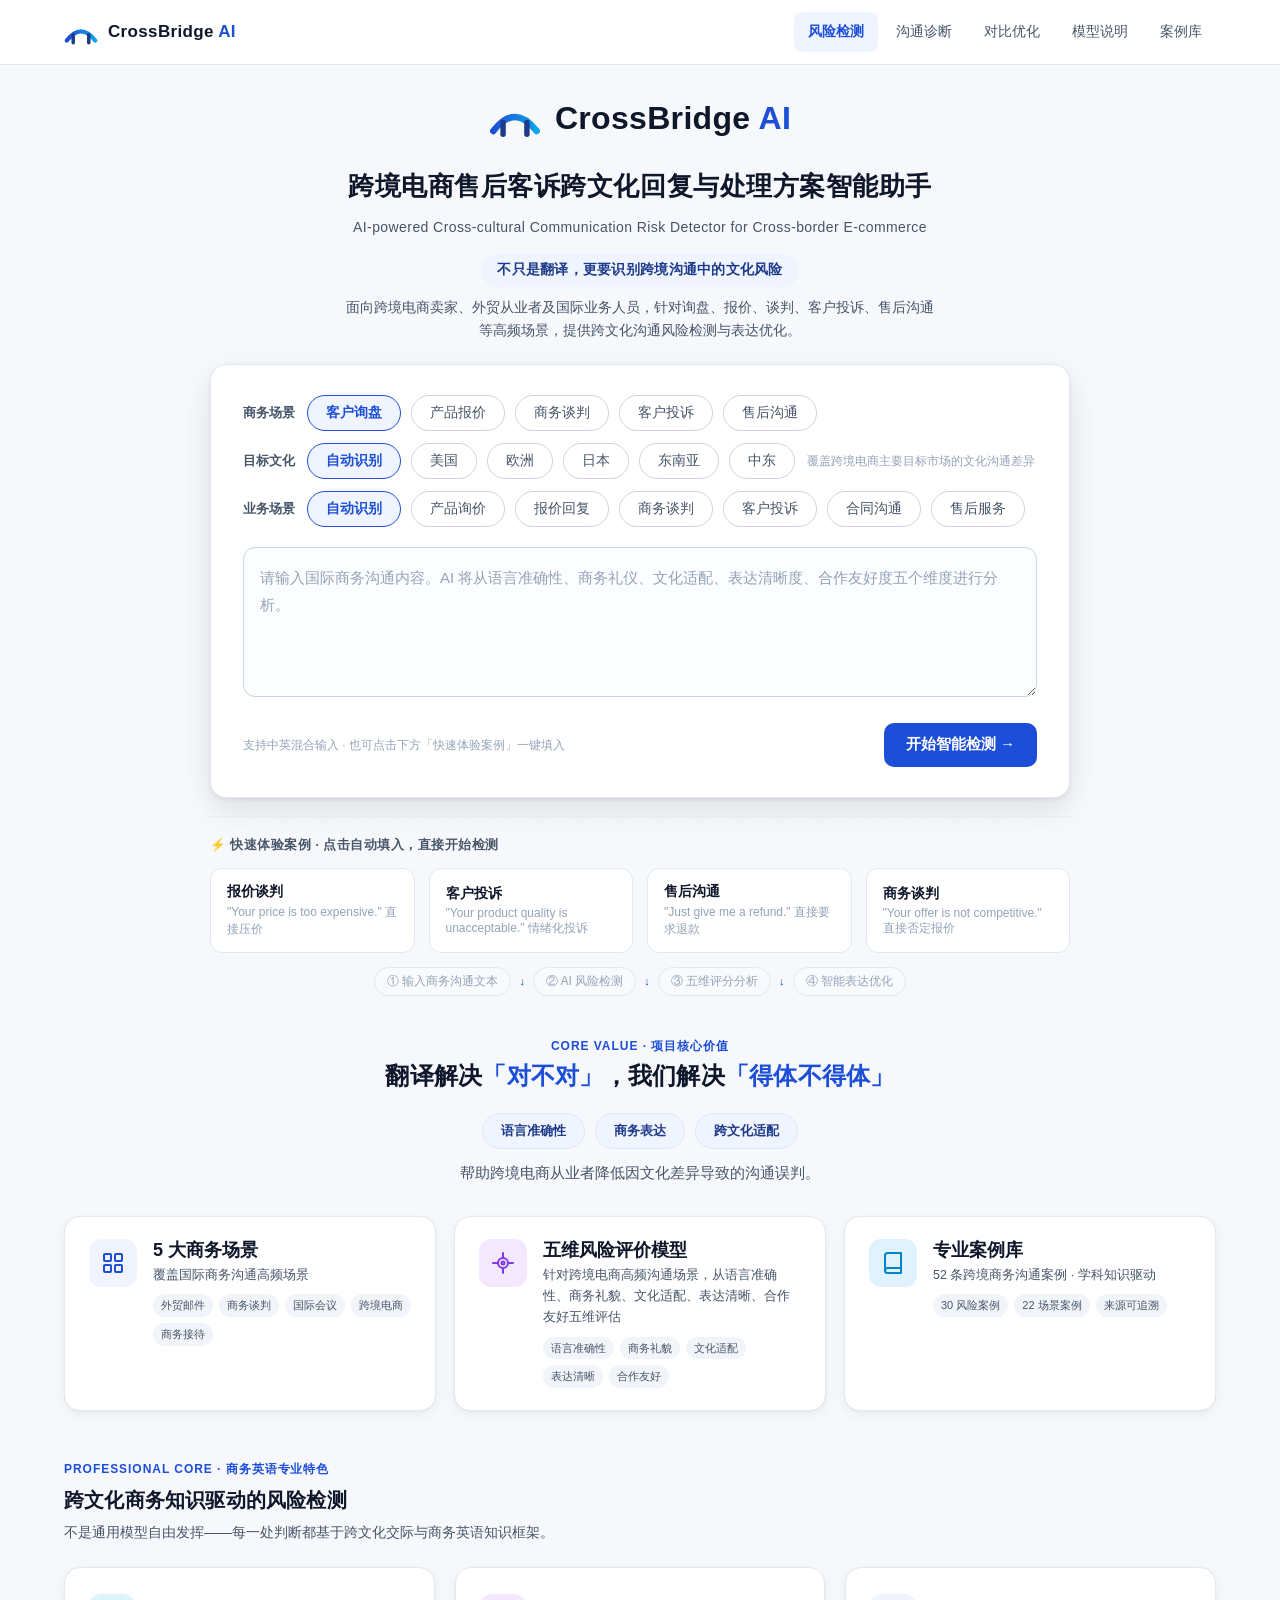
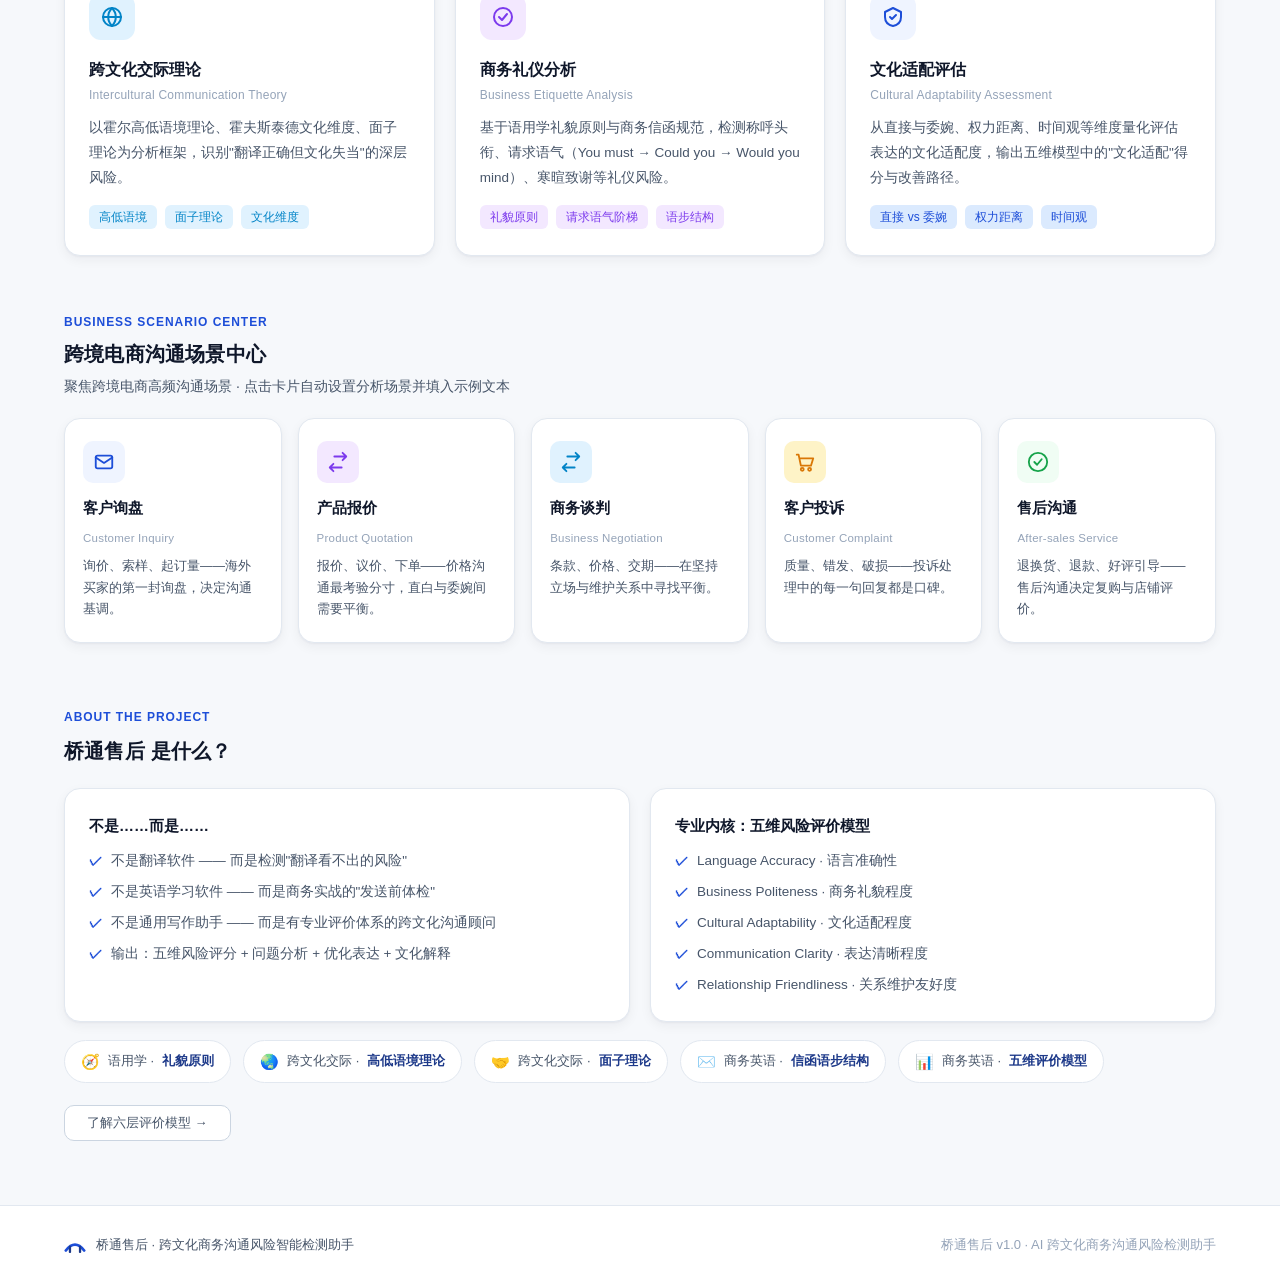
==== frontend/index.html @ 016e258e "Create independent BridgeAfterSales project" ====
<!DOCTYPE html>
<html lang="zh-CN">
<head>
<meta charset="utf-8">
<meta name="viewport" content="width=device-width, initial-scale=1">
<title>桥通售后 · 跨境电商售后客诉跨文化回复与处理方案智能助手</title>
<link rel="stylesheet" href="assets/css/style.css">
</head>
<body>

<!-- 顶部导航 -->
<nav class="nav">
  <div class="container nav-inner">
    <a class="brand" href="index.html">
      <svg width="34" height="26" viewBox="0 0 48 32" fill="none" aria-hidden="true">
        <defs>
          <linearGradient id="bridgeG" x1="0" y1="0" x2="1" y2="0">
            <stop offset="0" stop-color="#1D4ED8"/><stop offset="1" stop-color="#0EA5E9"/>
          </linearGradient>
        </defs>
        <path d="M4 28 Q24 2 44 28" stroke="url(#bridgeG)" stroke-width="6" stroke-linecap="round"/>
        <line x1="13" y1="20" x2="13" y2="31" stroke="#1E3A8A" stroke-width="5" stroke-linecap="round"/>
        <line x1="35" y1="20" x2="35" y2="31" stroke="#1E3A8A" stroke-width="5" stroke-linecap="round"/>
      </svg>
      <span class="brand-name">CrossBridge <span>AI</span></span>
    </a>
    <button class="nav-toggle" id="navToggle" aria-label="打开菜单"><span></span><span></span><span></span></button>
    <div class="nav-links">
      <a class="nav-link" href="index.html">风险检测</a>
      <a class="nav-link" href="diagnosis.html">沟通诊断</a>
      <a class="nav-link" href="comparison.html">对比优化</a>
      <a class="nav-link" href="model.html">模型说明</a>
      <a class="nav-link" href="cases.html">案例库</a>
    </div>
  </div>
</nav>

<main class="container">

  <!-- ============ 第一层 · 核心使用区 ============ -->
  <section class="hero">
    <div class="hero-logo">
      <svg width="52" height="40" viewBox="0 0 48 32" fill="none" aria-hidden="true">
        <defs>
          <linearGradient id="bridgeGHero" x1="0" y1="0" x2="1" y2="0">
            <stop offset="0" stop-color="#1D4ED8"/><stop offset="1" stop-color="#0EA5E9"/>
          </linearGradient>
        </defs>
        <path d="M4 28 Q24 2 44 28" stroke="url(#bridgeGHero)" stroke-width="6" stroke-linecap="round"/>
        <line x1="13" y1="20" x2="13" y2="31" stroke="#1E3A8A" stroke-width="5" stroke-linecap="round"/>
        <line x1="35" y1="20" x2="35" y2="31" stroke="#1E3A8A" stroke-width="5" stroke-linecap="round"/>
      </svg>
      <span class="hero-brand">CrossBridge <span>AI</span></span>
    </div>
    <h1 class="hero-title">跨境电商售后客诉跨文化回复与处理方案智能助手</h1>
    <p class="hero-en">AI-powered Cross-cultural Communication Risk Detector for Cross-border E-commerce</p>
    <p class="hero-tagline">不只是翻译，更要识别跨境沟通中的文化风险</p>
    <p class="hero-sub">面向跨境电商卖家、外贸从业者及国际业务人员，针对询盘、报价、谈判、客户投诉、售后沟通等高频场景，提供跨文化沟通风险检测与表达优化。</p>
  </section>

  <!-- 核心检测（首页视觉焦点） -->
  <section class="card analyze-card">
    <div class="scene-row">
      <span class="scene-label">商务场景</span>
      <div class="pills" id="scenePills">
        <button class="pill active" data-scene="ecommerce">客户询盘</button>
        <button class="pill" data-scene="email">产品报价</button>
        <button class="pill" data-scene="negotiation">商务谈判</button>
        <button class="pill" data-scene="customer">客户投诉</button>
        <button class="pill" data-scene="customer">售后沟通</button>
      </div>
    </div>
    <div class="scene-row" style="margin-top:12px">
      <span class="scene-label">目标文化</span>
      <div class="pills" id="culturePills">
        <button class="pill active" data-culture="auto">自动识别</button>
        <button class="pill" data-culture="us">美国</button>
        <button class="pill" data-culture="europe">欧洲</button>
        <button class="pill" data-culture="japan">日本</button>
        <button class="pill" data-culture="seasia">东南亚</button>
        <button class="pill" data-culture="mideast">中东</button>
      </div>
      <span class="tiny">覆盖跨境电商主要目标市场的文化沟通差异</span>
    </div>
    <div class="scene-row" style="margin-top:12px">
      <span class="scene-label">业务场景</span>
      <div class="pills" id="bizPills">
        <button class="pill active" data-biz="auto">自动识别</button>
        <button class="pill" data-biz="inquiry">产品询价</button>
        <button class="pill" data-biz="quotation">报价回复</button>
        <button class="pill" data-biz="negotiation">商务谈判</button>
        <button class="pill" data-biz="complaint">客户投诉</button>
        <button class="pill" data-biz="contract">合同沟通</button>
        <button class="pill" data-biz="aftersales">售后服务</button>
      </div>
    </div>
    <textarea class="analyze-textarea" id="analyzeInput" placeholder="请输入国际商务沟通内容。AI 将从语言准确性、商务礼仪、文化适配、表达清晰度、合作友好度五个维度进行分析。"></textarea>
    <div class="analyze-actions">
      <span class="demo-hint">支持中英混合输入 · 也可点击下方「快速体验案例」一键填入</span>
      <button class="btn btn-primary" id="analyzeBtn">开始智能检测 →</button>
    </div>
  </section>

  <!-- 快速体验案例 -->
  <section class="quick-exp" style="max-width:860px;margin:18px auto 0">
    <div class="quick-exp-label">⚡ 快速体验案例 · 点击自动填入，直接开始检测</div>
    <div class="quick-exp-grid" style="grid-template-columns:repeat(4,1fr)">
      <button class="quick-card" data-demo="price"><b>报价谈判</b><span>"Your price is too expensive." 直接压价</span></button>
      <button class="quick-card" data-demo="complaint"><b>客户投诉</b><span>"Your product quality is unacceptable." 情绪化投诉</span></button>
      <button class="quick-card" data-demo="refund"><b>售后沟通</b><span>"Just give me a refund." 直接要求退款</span></button>
      <button class="quick-card" data-demo="competitive"><b>商务谈判</b><span>"Your offer is not competitive." 直接否定报价</span></button>
    </div>
    <div class="flow-strip" style="margin-top:14px">
      <span class="f-step">① 输入商务沟通文本</span><span class="f-arr">↓</span>
      <span class="f-step">② AI 风险检测</span><span class="f-arr">↓</span>
      <span class="f-step">③ 五维评分分析</span><span class="f-arr">↓</span>
      <span class="f-step">④ 智能表达优化</span>
    </div>
  </section>

  <!-- ============ 第二层 · 产品专业能力 ============ -->
  <section class="positioning">
    <p class="eyebrow">Core Value · 项目核心价值</p>
    <div class="pos-statement">翻译解决<span class="hl">「对不对」</span>，我们解决<span class="hl">「得体不得体」</span></div>
    <div class="pos-points">
      <span class="pos-point">语言准确性</span>
      <span class="pos-point">商务表达</span>
      <span class="pos-point">跨文化适配</span>
    </div>
    <p class="pos-sub">帮助跨境电商从业者降低因文化差异导致的沟通误判。</p>

    <!-- 核心指标 -->
    <div class="core-stats">
      <div class="core-stat">
        <div class="cs-icon" style="background:#EFF4FF">
          <svg width="24" height="24" viewBox="0 0 24 24" fill="none" stroke="#1D4ED8" stroke-width="2" stroke-linecap="round" stroke-linejoin="round"><rect x="3" y="3" width="7" height="7" rx="1"/><rect x="14" y="3" width="7" height="7" rx="1"/><rect x="3" y="14" width="7" height="7" rx="1"/><rect x="14" y="14" width="7" height="7" rx="1"/></svg>
        </div>
        <div>
          <b class="tabular">5 大商务场景</b>
          <div class="cs-sub">覆盖国际商务沟通高频场景</div>
          <div class="cs-tags">
            <span class="cs-tag">外贸邮件</span><span class="cs-tag">商务谈判</span>
            <span class="cs-tag">国际会议</span><span class="cs-tag">跨境电商</span><span class="cs-tag">商务接待</span>
          </div>
        </div>
      </div>
      <div class="core-stat">
        <div class="cs-icon" style="background:#F3E8FF">
          <svg width="24" height="24" viewBox="0 0 24 24" fill="none" stroke="#7C3AED" stroke-width="2" stroke-linecap="round" stroke-linejoin="round"><path d="M12 2v4M12 18v4M2 12h4M18 12h4"/><circle cx="12" cy="12" r="5"/><circle cx="12" cy="12" r="1.5"/></svg>
        </div>
        <div>
          <b class="tabular">五维风险评价模型</b>
          <div class="cs-sub">针对跨境电商高频沟通场景，从语言准确性、商务礼貌、文化适配、表达清晰、合作友好五维评估</div>
          <div class="cs-tags">
            <span class="cs-tag">语言准确性</span><span class="cs-tag">商务礼貌</span>
            <span class="cs-tag">文化适配</span><span class="cs-tag">表达清晰</span><span class="cs-tag">合作友好</span>
          </div>
        </div>
      </div>
      <div class="core-stat">
        <div class="cs-icon" style="background:#E0F2FE">
          <svg width="24" height="24" viewBox="0 0 24 24" fill="none" stroke="#0284C7" stroke-width="2" stroke-linecap="round" stroke-linejoin="round"><path d="M4 19.5A2.5 2.5 0 016.5 17H20V2H6.5A2.5 2.5 0 004 4.5v15z"/><path d="M4 19.5A2.5 2.5 0 006.5 22H20v-5"/></svg>
        </div>
        <div>
          <b class="tabular">专业案例库</b>
          <div class="cs-sub">52 条跨境商务沟通案例 · 学科知识驱动</div>
          <div class="cs-tags">
            <span class="cs-tag">30 风险案例</span><span class="cs-tag">22 场景案例</span>
            <span class="cs-tag">来源可追溯</span>
          </div>
        </div>
      </div>
    </div>
  </section>

  <!-- 商务英语专业特色三卡 -->
  <section class="feature-section">
    <p class="eyebrow">Professional Core · 商务英语专业特色</p>
    <h2 class="section-title" style="margin-top:4px">跨文化商务知识驱动的风险检测</h2>
    <p class="section-sub">不是通用模型自由发挥——每一处判断都基于跨文化交际与商务英语知识框架。</p>
    <div class="feature-grid">
      <div class="card card-hover feature-card">
        <div class="value-icon" style="background:#E0F2FE">
          <svg width="24" height="24" viewBox="0 0 24 24" fill="none" stroke="#0284C7" stroke-width="2" stroke-linecap="round" stroke-linejoin="round"><circle cx="12" cy="12" r="9"/><path d="M3 12h18M12 3c2.5 2.6 3.8 5.7 3.8 9S14.5 18.4 12 21c-2.5-2.6-3.8-5.7-3.8-9S9.5 5.6 12 3z"/></svg>
        </div>
        <div class="fc-title">跨文化交际理论</div>
        <div class="fc-en">Intercultural Communication Theory</div>
        <p class="fc-desc">以霍尔高低语境理论、霍夫斯泰德文化维度、面子理论为分析框架，识别"翻译正确但文化失当"的深层风险。</p>
        <div class="fc-tags">
          <span class="tag tag-cyan">高低语境</span>
          <span class="tag tag-cyan">面子理论</span>
          <span class="tag tag-cyan">文化维度</span>
        </div>
      </div>
      <div class="card card-hover feature-card">
        <div class="value-icon" style="background:#F3E8FF">
          <svg width="24" height="24" viewBox="0 0 24 24" fill="none" stroke="#7C3AED" stroke-width="2" stroke-linecap="round" stroke-linejoin="round"><path d="M8 12l3 3 5-6"/><circle cx="12" cy="12" r="9"/></svg>
        </div>
        <div class="fc-title">商务礼仪分析</div>
        <div class="fc-en">Business Etiquette Analysis</div>
        <p class="fc-desc">基于语用学礼貌原则与商务信函规范，检测称呼头衔、请求语气（You must → Could you → Would you mind）、寒暄致谢等礼仪风险。</p>
        <div class="fc-tags">
          <span class="tag tag-purple">礼貌原则</span>
          <span class="tag tag-purple">请求语气阶梯</span>
          <span class="tag tag-purple">语步结构</span>
        </div>
      </div>
      <div class="card card-hover feature-card">
        <div class="value-icon" style="background:#EFF4FF">
          <svg width="24" height="24" viewBox="0 0 24 24" fill="none" stroke="#1D4ED8" stroke-width="2" stroke-linecap="round" stroke-linejoin="round"><path d="M12 3l8 4v5c0 5-3.5 8-8 9-4.5-1-8-4-8-9V7l8-4z"/><path d="M9 12l2 2 4-4"/></svg>
        </div>
        <div class="fc-title">文化适配评估</div>
        <div class="fc-en">Cultural Adaptability Assessment</div>
        <p class="fc-desc">从直接与委婉、权力距离、时间观等维度量化评估表达的文化适配度，输出五维模型中的"文化适配"得分与改善路径。</p>
        <div class="fc-tags">
          <span class="tag tag-blue">直接 vs 委婉</span>
          <span class="tag tag-blue">权力距离</span>
          <span class="tag tag-blue">时间观</span>
        </div>
      </div>
    </div>
  </section>

  <!-- ============ 第三层 · 项目介绍/价值说明 ============ -->
  <section class="scene-center">
    <p class="eyebrow">Business Scenario Center</p>
    <h2 class="section-title" style="margin-top:4px">跨境电商沟通场景中心</h2>
    <p class="section-sub">聚焦跨境电商高频沟通场景 · 点击卡片自动设置分析场景并填入示例文本</p>
    <div class="scene-grid" id="sceneGrid">
      <div class="card card-hover scene-card" data-scene="ecommerce" data-text="We are interested in your product. Could you please send us your price list and MOQ?">
        <div class="scene-icon" style="background:#EFF4FF">
          <svg width="22" height="22" viewBox="0 0 24 24" fill="none" stroke="#1D4ED8" stroke-width="2" stroke-linecap="round" stroke-linejoin="round"><rect x="3" y="5" width="18" height="14" rx="2"/><path d="M3 7l9 6 9-6"/></svg>
        </div>
        <div class="scene-name">客户询盘</div>
        <div class="scene-en">Customer Inquiry</div>
        <div class="scene-desc">询价、索样、起订量——海外买家的第一封询盘，决定沟通基调。</div>
        <div class="scene-hint">✓ 已选择，自动填入输入框</div>
      </div>
      <div class="card card-hover scene-card" data-scene="email" data-text="We have received your quotation, but your price is too expensive. Please give us a better price.">
        <div class="scene-icon" style="background:#F3E8FF">
          <svg width="22" height="22" viewBox="0 0 24 24" fill="none" stroke="#7C3AED" stroke-width="2" stroke-linecap="round" stroke-linejoin="round"><path d="M17 2l4 4-4 4M21 6H8M7 22l-4-4 4-4M3 18h13"/></svg>
        </div>
        <div class="scene-name">产品报价</div>
        <div class="scene-en">Product Quotation</div>
        <div class="scene-desc">报价、议价、下单——价格沟通最考验分寸，直白与委婉间需要平衡。</div>
        <div class="scene-hint">✓ 已选择，自动填入输入框</div>
      </div>
      <div class="card card-hover scene-card" data-scene="negotiation" data-text="Your price is unacceptable. We will find another supplier.">
        <div class="scene-icon" style="background:#E0F2FE">
          <svg width="22" height="22" viewBox="0 0 24 24" fill="none" stroke="#0284C7" stroke-width="2" stroke-linecap="round" stroke-linejoin="round"><path d="M17 2l4 4-4 4M21 6H8M7 22l-4-4 4-4M3 18h13"/></svg>
        </div>
        <div class="scene-name">商务谈判</div>
        <div class="scene-en">Business Negotiation</div>
        <div class="scene-desc">条款、价格、交期——在坚持立场与维护关系中寻找平衡。</div>
        <div class="scene-hint">✓ 已选择，自动填入输入框</div>
      </div>
      <div class="card card-hover scene-card" data-scene="customer" data-text="Your products are terrible. We want a full refund now.">
        <div class="scene-icon" style="background:#FEF3C7">
          <svg width="22" height="22" viewBox="0 0 24 24" fill="none" stroke="#D97706" stroke-width="2" stroke-linecap="round" stroke-linejoin="round"><circle cx="9" cy="20" r="1.6"/><circle cx="17" cy="20" r="1.6"/><path d="M3 4h2l2.5 12h11L21 8H6"/></svg>
        </div>
        <div class="scene-name">客户投诉</div>
        <div class="scene-en">Customer Complaint</div>
        <div class="scene-desc">质量、错发、破损——投诉处理中的每一句回复都是口碑。</div>
        <div class="scene-hint">✓ 已选择，自动填入输入框</div>
      </div>
      <div class="card card-hover scene-card" data-scene="customer" data-text="Just give me a refund.">
        <div class="scene-icon" style="background:#F0FDF4">
          <svg width="22" height="22" viewBox="0 0 24 24" fill="none" stroke="#16A34A" stroke-width="2" stroke-linecap="round" stroke-linejoin="round"><path d="M12 2a10 10 0 100 20 10 10 0 000-20z"/><path d="M8 12l3 3 5-6"/></svg>
        </div>
        <div class="scene-name">售后沟通</div>
        <div class="scene-en">After-sales Service</div>
        <div class="scene-desc">退换货、退款、好评引导——售后沟通决定复购与店铺评价。</div>
        <div class="scene-hint">✓ 已选择，自动填入输入框</div>
      </div>
    </div>
  </section>

  <!-- 项目说明 -->
  <section class="about" id="about">
    <p class="eyebrow">About the Project</p>
    <h2 class="section-title" style="margin-top:6px">桥通售后 是什么？</h2>
    <div class="about-grid">
      <div class="card about-card">
        <div class="value-title" style="font-size:15px">不是……而是……</div>
        <ul class="about-list" style="margin-top:12px">
          <li>不是翻译软件 —— 而是检测"翻译看不出的风险"</li>
          <li>不是英语学习软件 —— 而是商务实战的"发送前体检"</li>
          <li>不是通用写作助手 —— 而是有专业评价体系的跨文化沟通顾问</li>
          <li>输出：五维风险评分 + 问题分析 + 优化表达 + 文化解释</li>
        </ul>
      </div>
      <div class="card about-card">
        <div class="value-title" style="font-size:15px">专业内核：五维风险评价模型</div>
        <ul class="about-list" style="margin-top:12px">
          <li>Language Accuracy · 语言准确性</li>
          <li>Business Politeness · 商务礼貌程度</li>
          <li>Cultural Adaptability · 文化适配程度</li>
          <li>Communication Clarity · 表达清晰程度</li>
          <li>Relationship Friendliness · 关系维护友好度</li>
        </ul>
      </div>
    </div>
    <!-- 商务英语学科基因 -->
    <div class="pro-gene">
      <span class="gene-chip"><span class="g-ic">🧭</span>语用学 · <b>礼貌原则</b></span>
      <span class="gene-chip"><span class="g-ic">🌏</span>跨文化交际 · <b>高低语境理论</b></span>
      <span class="gene-chip"><span class="g-ic">🤝</span>跨文化交际 · <b>面子理论</b></span>
      <span class="gene-chip"><span class="g-ic">✉️</span>商务英语 · <b>信函语步结构</b></span>
      <span class="gene-chip"><span class="g-ic">📊</span>商务英语 · <b>五维评价模型</b></span>
    </div>
    <div style="margin-top:22px">
      <a class="btn btn-ghost" href="model.html">了解六层评价模型 →</a>
    </div>
  </section>

</main>

<footer class="footer">
  <div class="container footer-inner">
    <div class="footer-brand">
      <svg width="22" height="16" viewBox="0 0 48 32" fill="none" aria-hidden="true">
        <path d="M4 28 Q24 2 44 28" stroke="#1D4ED8" stroke-width="6" stroke-linecap="round"/>
        <line x1="13" y1="20" x2="13" y2="31" stroke="#1E3A8A" stroke-width="5" stroke-linecap="round"/>
        <line x1="35" y1="20" x2="35" y2="31" stroke="#1E3A8A" stroke-width="5" stroke-linecap="round"/>
      </svg>
      <span>桥通售后 · 跨文化商务沟通风险智能检测助手</span>
    </div>
    <div class="footer-note">桥通售后 v1.0 · AI 跨文化商务沟通风险检测助手</div>
  </div>
</footer>

<!-- 分析动画浮层 -->
<div class="overlay" id="analyzeOverlay">
  <div class="analyzing">
    <h3>桥通售后 正在分析</h3>
    <p class="analyzing-sub">AI-powered risk detection in progress…</p>
    <div class="steps" id="stepsBox"></div>
  </div>
</div>

<script src="assets/js/mockdata.js"></script>
<script src="assets/js/api.js"></script>
<script src="assets/js/app.js"></script>
</body>
</html>
---- frontend/assets/css/style.css ----
/* ============================================================
   CrossBridge AI · 共享视觉规范（静态原型）
   设计令牌与组件样式 —— 与 docs/01_产品原型与UI设计方案.md 对应
   ============================================================ */

:root {
  /* 品牌色 */
  --primary: #1D4ED8;
  --primary-hover: #1E40AF;
  --primary-deep: #1E3A8A;
  --primary-soft: #EFF4FF;
  --primary-line: #DBEAFE;

  /* 中性色 */
  --bg: #F6F8FB;
  --surface: #FFFFFF;
  --border: #E2E8F0;
  --border-strong: #CBD5E1;
  --text: #0F172A;
  --text-2: #475569;
  --text-3: #94A3B8;

  /* 风险色 */
  --risk-low: #16A34A;
  --risk-ml: #D97706;
  --risk-mh: #EA580C;
  --risk-high: #DC2626;

  /* 五维色 */
  --dim-la: #2563EB;
  --dim-bp: #7C3AED;
  --dim-ca: #0EA5E9;
  --dim-cc: #F59E0B;
  --dim-rf: #10B981;

  /* 令牌 */
  --radius-sm: 8px;
  --radius-md: 12px;
  --radius-lg: 16px;
  --shadow-card: 0 1px 2px rgba(15, 23, 42, .04), 0 4px 12px rgba(15, 23, 42, .05);
  --shadow-hover: 0 2px 4px rgba(15, 23, 42, .06), 0 12px 28px rgba(15, 23, 42, .10);
  --content-w: 1200px;
  --font: "PingFang SC", "Microsoft YaHei", "Segoe UI", -apple-system, sans-serif;
}

* { margin: 0; padding: 0; box-sizing: border-box; }
html { scroll-behavior: smooth; }
body {
  font-family: var(--font);
  background: var(--bg);
  color: var(--text);
  line-height: 1.7;
  font-size: 15px;
  -webkit-font-smoothing: antialiased;
}
a { color: inherit; text-decoration: none; }
button { font-family: inherit; cursor: pointer; }
.container { max-width: var(--content-w); margin: 0 auto; padding: 0 24px; }
.tabular { font-variant-numeric: tabular-nums; }

/* ---------- 顶部导航 ---------- */
.nav {
  position: sticky; top: 0; z-index: 50;
  background: rgba(255, 255, 255, .92);
  backdrop-filter: blur(8px);
  border-bottom: 1px solid var(--border);
}
.nav-inner { display: flex; align-items: center; justify-content: space-between; height: 64px; }
.brand { display: flex; align-items: center; gap: 10px; }
.brand-name { font-weight: 700; font-size: 17px; letter-spacing: .02em; }
.brand-name span { color: var(--primary); }
.nav-links { display: flex; gap: 4px; }
.nav-link {
  padding: 8px 14px; border-radius: var(--radius-sm);
  font-size: 14px; color: var(--text-2); font-weight: 500;
  transition: background .15s, color .15s;
}
.nav-link:hover { background: var(--primary-soft); color: var(--primary); }
.nav-link.active { background: var(--primary-soft); color: var(--primary); font-weight: 600; }

/* 汉堡菜单按钮：默认隐藏，仅移动端（≤768px）显示 */
.nav-toggle { display: none; }

/* ---------- 页脚 ---------- */
.footer { border-top: 1px solid var(--border); margin-top: 64px; background: var(--surface); }
.footer-inner { padding: 28px 24px; display: flex; justify-content: space-between; align-items: center; flex-wrap: wrap; gap: 12px; }
.footer-brand { display: flex; align-items: center; gap: 10px; color: var(--text-2); font-size: 13px; }
.footer-note { color: var(--text-3); font-size: 13px; }

/* ---------- 通用卡片 ---------- */
.card {
  background: var(--surface);
  border: 1px solid var(--border);
  border-radius: var(--radius-lg);
  box-shadow: var(--shadow-card);
  transition: box-shadow .18s, transform .18s;
}
.card-hover:hover { box-shadow: var(--shadow-hover); transform: translateY(-2px); }

.section-title { font-size: 20px; font-weight: 700; letter-spacing: .01em; }
.section-sub { color: var(--text-2); font-size: 14px; margin-top: 4px; }
.eyebrow {
  font-size: 12px; font-weight: 600; letter-spacing: .08em;
  text-transform: uppercase; color: var(--primary);
}

/* ---------- 徽章 ---------- */
.badge {
  display: inline-flex; align-items: center; gap: 6px;
  padding: 3px 10px; border-radius: 999px;
  font-size: 12px; font-weight: 600;
}
.badge::before { content: ""; width: 6px; height: 6px; border-radius: 50%; background: currentColor; }
.badge-low { color: var(--risk-low); background: rgba(22, 163, 74, .10); }
.badge-ml  { color: var(--risk-ml);  background: rgba(217, 119, 6, .10); }
.badge-mh  { color: var(--risk-mh);  background: rgba(234, 88, 12, .10); }
.badge-high{ color: var(--risk-high);background: rgba(220, 38, 38, .10); }

.tag {
  display: inline-block; padding: 2px 10px; border-radius: 6px;
  font-size: 12px; font-weight: 500;
}
.tag-blue   { background: var(--primary-line); color: var(--primary); }
.tag-purple { background: #F3E8FF; color: #7C3AED; }
.tag-cyan   { background: #E0F2FE; color: #0284C7; }
.tag-gray   { background: #F1F5F9; color: var(--text-2); }

/* ---------- 按钮 ---------- */
.btn {
  display: inline-flex; align-items: center; gap: 8px;
  border: none; border-radius: 10px;
  font-size: 15px; font-weight: 600;
  padding: 0 22px; height: 44px;
  transition: background .15s, transform .1s;
}
.btn:active { transform: scale(.98); }
.btn-primary { background: var(--primary); color: #fff; }
.btn-primary:hover { background: var(--primary-hover); }
.btn-ghost {
  background: var(--surface); color: var(--text-2);
  border: 1px solid var(--border-strong); height: 36px; font-size: 13px; font-weight: 500;
}
.btn-ghost:hover { border-color: var(--primary); color: var(--primary); background: var(--primary-soft); }

/* ---------- 胶囊（场景选择 / 分类筛选） ---------- */
.pills { display: flex; flex-wrap: wrap; gap: 10px; }
.pill {
  padding: 8px 18px; border-radius: 999px; border: 1px solid var(--border-strong);
  background: var(--surface); color: var(--text-2);
  font-size: 13.5px; font-weight: 500; transition: all .15s;
}
.pill:hover { border-color: var(--primary); color: var(--primary); }
.pill.active { background: var(--primary-soft); border-color: var(--primary); color: var(--primary); font-weight: 600; }

/* ============================================================
   首页
   ============================================================ */
.hero { text-align: center; padding: 26px 0 0; }
.hero-logo { display: inline-flex; align-items: center; gap: 14px; }
.hero-brand { font-size: 32px; font-weight: 800; letter-spacing: .01em; }
.hero-brand span { color: var(--primary); }
.hero-title { font-size: 26px; font-weight: 700; margin-top: 18px; letter-spacing: .02em; }
.hero-en { font-size: 14px; color: var(--text-2); margin-top: 8px; letter-spacing: .03em; }
.hero-tagline {
  display: inline-block; margin-top: 14px;
  background: var(--primary-soft); color: var(--primary-deep);
  padding: 5px 16px; border-radius: 999px;
  font-size: 13.5px; font-weight: 600; letter-spacing: .02em;
}
.hero-sub {
  max-width: 620px; margin: 10px auto 0; padding: 0 12px;
  font-size: 13.5px; color: var(--text-2); line-height: 1.7;
}

/* 主输入卡片（首页核心焦点） */
.analyze-card { margin: 22px auto 0; padding: 30px 32px; max-width: 860px; box-shadow: var(--shadow-hover); }
.scene-row { display: flex; align-items: center; gap: 12px; flex-wrap: wrap; }
.scene-label { font-size: 13px; color: var(--text-2); font-weight: 600; }
.analyze-textarea {
  width: 100%; margin-top: 20px; min-height: 150px;
  border: 1px solid var(--border-strong); border-radius: var(--radius-md);
  padding: 16px; font-family: inherit; font-size: 15px; line-height: 1.8;
  resize: vertical; color: var(--text); background: #FCFDFF;
  transition: border-color .15s, box-shadow .15s;
}
.analyze-textarea:focus { outline: none; border-color: var(--primary); box-shadow: 0 0 0 3px var(--primary-line); }
.analyze-textarea::placeholder { color: var(--text-3); }
.analyze-actions {
  display: flex; justify-content: space-between; align-items: center;
  gap: 12px; margin-top: 18px; flex-wrap: wrap;
}
.demo-group { display: flex; align-items: center; gap: 8px; flex-wrap: wrap; }
.demo-hint { font-size: 12px; color: var(--text-3); }
.analyze-hint { text-align: center; color: var(--text-3); font-size: 12.5px; margin-top: 14px; }

/* 项目说明区 */
.about { margin-top: 64px; }
.about-grid { display: grid; grid-template-columns: 1fr 1fr; gap: 20px; margin-top: 20px; }
.about-card { padding: 24px; }
.about-list { margin-top: 10px; display: flex; flex-direction: column; gap: 8px; font-size: 13.5px; color: var(--text-2); }
.about-list li { list-style: none; display: flex; gap: 8px; align-items: flex-start; }
.about-list li::before { content: "✓"; color: var(--primary); font-weight: 700; }

/* ============================================================
   报告页
   ============================================================ */
.report-hero {
  background: linear-gradient(135deg, #0F2A5F 0%, #1E3A8A 55%, #1D4ED8 100%);
  border-radius: var(--radius-lg);
  color: #fff; padding: 36px 40px; margin-top: 32px;
  display: flex; align-items: center; gap: 40px; flex-wrap: wrap;
}
.report-hero .eyebrow { color: #93C5FD; }
.score-wrap { display: flex; align-items: center; gap: 34px; flex: 1 1 420px; }
.score-ring { position: relative; width: 132px; height: 132px; flex-shrink: 0; }
.score-ring svg { transform: rotate(-90deg); }
.score-num {
  position: absolute; inset: 0; display: flex; flex-direction: column;
  align-items: center; justify-content: center;
}
.score-num b { font-size: 34px; line-height: 1; }
.score-num span { font-size: 12px; color: rgba(255, 255, 255, .75); margin-top: 4px; }
.score-info h2 { font-size: 22px; margin-top: 6px; font-weight: 700; }
.score-meta { display: flex; gap: 10px; margin-top: 10px; flex-wrap: wrap; }
.score-summary { font-size: 14px; color: rgba(255, 255, 255, .92); margin-top: 12px; max-width: 520px; }
.meta-chip {
  display: inline-flex; align-items: center; gap: 6px;
  background: rgba(255, 255, 255, .14); border: 1px solid rgba(255, 255, 255, .22);
  border-radius: 999px; padding: 3px 12px; font-size: 12px; font-weight: 500;
}

/* 五维区 */
.dim-grid { display: grid; grid-template-columns: 1fr 1.1fr; gap: 20px; margin-top: 24px; }
.dim-card { padding: 26px 24px; }
.radar-wrap { display: flex; justify-content: center; padding: 8px 0; }
.dim-bars { display: flex; flex-direction: column; gap: 18px; margin-top: 8px; }
.dim-row { }
.dim-head { display: flex; justify-content: space-between; align-items: baseline; margin-bottom: 7px; }
.dim-name { font-size: 13.5px; font-weight: 600; color: var(--text-2); }
.dim-score { font-size: 14px; font-weight: 700; }
.dim-track { height: 8px; border-radius: 999px; background: #EEF2F7; overflow: hidden; }
.dim-fill { height: 100%; border-radius: 999px; transition: width .8s ease; }
.dim-note { font-size: 11.5px; color: var(--text-3); margin-top: 5px; }

/* 风险分析 */
.section-block { margin-top: 44px; }
.issue-card {
  padding: 22px 24px; margin-top: 16px;
  border-left: 4px solid var(--primary);
  border-radius: var(--radius-md);
}
.issue-card.lang { border-left-color: var(--dim-la); }
.issue-card.etq { border-left-color: var(--dim-bp); }
.issue-card.cult { border-left-color: var(--dim-ca); }
.issue-top { display: flex; justify-content: space-between; align-items: center; gap: 12px; flex-wrap: wrap; }
.issue-quote {
  margin-top: 12px; background: #F8FAFC; border: 1px dashed var(--border-strong);
  border-radius: var(--radius-sm); padding: 10px 14px;
  font-family: Consolas, "Courier New", monospace; font-size: 13.5px; color: var(--text-2);
}
.issue-analysis { font-size: 14px; color: var(--text-2); margin-top: 12px; line-height: 1.85; }
.sev { font-size: 12px; color: var(--text-3); font-weight: 500; }

/* 优化对照 */
.fix-card { padding: 24px; margin-top: 16px; }
.fix-grid { display: grid; grid-template-columns: 1fr auto 1fr; gap: 18px; align-items: stretch; margin-top: 14px; }
.fix-col { border-radius: var(--radius-md); padding: 16px 18px; }
.fix-orig { background: #FAFAFA; border: 1px solid var(--border); }
.fix-new { background: #F0FDF4; border: 1px solid #BBF7D0; }
.fix-col-label { font-size: 12px; font-weight: 700; letter-spacing: .06em; color: var(--text-3); margin-bottom: 8px; }
.fix-new .fix-col-label { color: var(--risk-low); }
.fix-text { font-size: 14px; line-height: 1.85; }
.fix-arrow { display: flex; align-items: center; color: var(--text-3); font-size: 20px; }
.fix-culture {
  margin-top: 16px; background: var(--primary-soft); border-radius: var(--radius-md);
  padding: 14px 18px; font-size: 13.5px; color: var(--primary-deep); line-height: 1.85;
  display: flex; gap: 10px;
}
.fix-culture b { flex-shrink: 0; }

/* 雷达图 */
.radar-grid { fill: none; stroke: #E2E8F0; stroke-width: 1; }
.radar-axis { stroke: #CBD5E1; stroke-width: 1; }
.radar-data { fill: rgba(29, 78, 216, .16); stroke: #1D4ED8; stroke-width: 2; stroke-linejoin: round; }
.radar-dot { fill: #1D4ED8; }
.radar-label { font-size: 12.5px; fill: #475569; font-weight: 500; }

/* 相关案例 / 底部操作 */
.related-card { padding: 22px 24px; margin-top: 16px; }
.related-grid { display: grid; grid-template-columns: auto 1fr; gap: 18px; margin-top: 12px; align-items: start; }
.report-actions { display: flex; gap: 12px; margin-top: 32px; justify-content: center; }

/* ============================================================
   案例库页
   ============================================================ */
.cases-head { display: flex; justify-content: space-between; align-items: flex-end; margin-top: 40px; flex-wrap: wrap; gap: 16px; }
.cases-stats { display: flex; gap: 12px; }
.stat-chip {
  background: var(--surface); border: 1px solid var(--border);
  border-radius: var(--radius-md); padding: 10px 18px; text-align: center;
}
.stat-chip b { display: block; font-size: 20px; color: var(--primary); }
.stat-chip span { font-size: 12px; color: var(--text-3); }
.cases-filter { margin-top: 22px; }
.cases-grid { display: grid; grid-template-columns: repeat(2, 1fr); gap: 20px; margin-top: 24px; }
.case-card { padding: 22px 24px; display: flex; flex-direction: column; }
.case-head { display: flex; justify-content: space-between; align-items: center; gap: 10px; }
.case-orig {
  margin-top: 14px; background: #F8FAFC; border: 1px dashed var(--border-strong);
  border-radius: var(--radius-sm); padding: 10px 14px; font-size: 13px; color: var(--text-2);
  font-family: Consolas, "Courier New", monospace;
}
.case-label { font-size: 11.5px; font-weight: 700; letter-spacing: .06em; color: var(--text-3); margin-top: 14px; }
.case-new { margin-top: 6px; font-size: 13.5px; color: #166534; line-height: 1.8; }
.case-cult { margin-top: 12px; font-size: 12.5px; color: var(--text-2); line-height: 1.8; border-top: 1px dashed var(--border); padding-top: 10px; }
.case-empty { text-align: center; color: var(--text-3); padding: 60px 0; display: none; }
.case-empty.show { display: block; }

/* ============================================================
   分析动画浮层
   ============================================================ */
.overlay {
  position: fixed; inset: 0; background: rgba(15, 23, 42, .55);
  display: none; align-items: center; justify-content: center; z-index: 100;
  backdrop-filter: blur(3px);
}
.overlay.show { display: flex; }
.analyzing {
  background: var(--surface); border-radius: var(--radius-lg);
  padding: 36px 44px; width: 440px; max-width: 92vw;
  box-shadow: var(--shadow-hover);
}
.analyzing h3 { font-size: 17px; font-weight: 700; text-align: center; }
.analyzing-sub { text-align: center; color: var(--text-3); font-size: 13px; margin-top: 4px; }
.steps { margin-top: 22px; display: flex; flex-direction: column; gap: 12px; }
.step { display: flex; align-items: center; gap: 12px; color: var(--text-3); font-size: 14px; }
.step-dot {
  width: 22px; height: 22px; border-radius: 50%; flex-shrink: 0;
  border: 2px solid var(--border-strong);
  display: flex; align-items: center; justify-content: center;
  font-size: 12px; font-weight: 700; transition: all .2s;
}
.step.done { color: var(--text); font-weight: 600; }
.step.done .step-dot { background: var(--primary); border-color: var(--primary); color: #fff; }
.step.running { color: var(--primary); font-weight: 600; }
.step.running .step-dot { border-color: var(--primary); border-top-color: transparent; animation: spin 0.8s linear infinite; }
.step.running .step-dot::after { content: ""; width: 8px; height: 8px; border-radius: 50%; background: var(--primary); opacity: 0; }
@keyframes spin { to { transform: rotate(360deg); } }

/* 报告页加载遮罩 → 跳转提示 */
.tiny { font-size: 12px; color: var(--text-3); }

/* ============================================================
   首页 · 国际商务沟通场景中心
   ============================================================ */
.scene-center { margin-top: 56px; }
.scene-grid { display: grid; grid-template-columns: repeat(5, 1fr); gap: 16px; margin-top: 20px; }
.scene-card {
  cursor: pointer; padding: 22px 18px; text-align: left;
  display: flex; flex-direction: column; gap: 8px;
  transition: transform .18s, box-shadow .18s, border-color .18s;
}
.scene-card:hover { transform: translateY(-3px); box-shadow: var(--shadow-hover); border-color: var(--primary); }
.scene-card.selected { border-color: var(--primary); background: var(--primary-soft); }
.scene-icon {
  width: 42px; height: 42px; border-radius: 10px;
  display: flex; align-items: center; justify-content: center; margin-bottom: 4px;
}
.scene-name { font-size: 15px; font-weight: 700; }
.scene-en { font-size: 11.5px; color: var(--text-3); letter-spacing: .02em; }
.scene-desc { font-size: 12.5px; color: var(--text-2); line-height: 1.7; flex: 1; }
.scene-hint { font-size: 12px; color: var(--primary); font-weight: 600; display: none; }
.scene-card.selected .scene-hint { display: inline; }

/* ============================================================
   诊断页（沟通风险画像）
   ============================================================ */
.diag-grid { display: grid; grid-template-columns: 1fr 1.1fr; gap: 20px; margin-top: 24px; }
.profile-card { padding: 26px 24px; }
.sec-block { margin-top: 44px; }
.strength-list, .advice-list { display: flex; flex-direction: column; gap: 12px; margin-top: 14px; }
.strength-item {
  display: flex; gap: 12px; align-items: flex-start;
  background: #F0FDF4; border: 1px solid #BBF7D0; border-radius: var(--radius-md);
  padding: 14px 16px;
}
.strength-item .s-ic { color: var(--risk-low); font-size: 16px; line-height: 1.4; }
.advice-item {
  display: flex; gap: 12px; align-items: flex-start;
  background: #FFFBEB; border: 1px solid #FDE68A; border-radius: var(--radius-md);
  padding: 14px 16px;
}
.advice-item .a-ic { color: var(--risk-ml); font-size: 16px; line-height: 1.4; }
.item-title { font-size: 14px; font-weight: 700; }
.item-title span { color: var(--text-3); font-weight: 500; margin-left: 6px; }
.item-note { font-size: 13px; color: var(--text-2); margin-top: 4px; line-height: 1.75; }

/* ============================================================
   对比页（Before / After）
   ============================================================ */
.cmp-hero { text-align: center; padding: 44px 0 6px; }
.cmp-pills { justify-content: center; margin-top: 22px; }
.cmp-list { margin-top: 24px; display: flex; flex-direction: column; gap: 20px; }
.cmp-case { padding: 26px 24px; }
.cmp-head { display: flex; align-items: center; gap: 12px; flex-wrap: wrap; }
.cmp-title { font-size: 17px; font-weight: 700; }
.cmp-focus { font-size: 12.5px; color: var(--text-3); }
.cmp-grid { display: grid; grid-template-columns: 1fr 1.15fr 1fr; gap: 16px; margin-top: 18px; align-items: stretch; }
.cmp-col { border-radius: var(--radius-md); padding: 18px; display: flex; flex-direction: column; }
.cmp-orig { background: #FEF2F2; border: 1px solid #FECACA; }
.cmp-mid { background: #FFF7ED; border: 1px solid #FED7AA; }
.cmp-new { background: #F0FDF4; border: 1px solid #BBF7D0; }
.cmp-col-label { font-size: 12px; font-weight: 700; letter-spacing: .06em; display: flex; justify-content: space-between; align-items: center; }
.cmp-orig .cmp-col-label { color: var(--risk-high); }
.cmp-mid .cmp-col-label { color: var(--risk-mh); }
.cmp-new .cmp-col-label { color: var(--risk-low); }
.cmp-text { font-size: 13.5px; line-height: 1.8; margin-top: 10px; flex: 1; font-family: Consolas, "Courier New", monospace; }
.cmp-mid .cmp-text { font-family: inherit; }
.cmp-score { font-size: 13px; font-weight: 700; }
.cmp-issue { font-size: 12.5px; color: var(--text-2); padding: 6px 0; border-bottom: 1px dashed var(--border); }
.cmp-issue:last-child { border-bottom: none; }
.cmp-change {
  margin-top: 20px; background: var(--surface); border: 1px solid var(--border);
  border-radius: var(--radius-md); padding: 18px 22px;
  display: flex; align-items: center; justify-content: center; gap: 26px; flex-wrap: wrap;
}
.change-num { text-align: center; }
.change-num b { font-size: 34px; line-height: 1.1; display: block; }
.change-num span { font-size: 12px; color: var(--text-3); }
.change-arrow { font-size: 26px; color: var(--text-3); }
.delta-badge {
  display: inline-block; padding: 5px 14px; border-radius: 999px;
  font-size: 14px; font-weight: 700;
}
.delta-badge.good { background: #F0FDF4; color: var(--risk-low); border: 1px solid #BBF7D0; }
.delta-badge.bad { background: #FEF2F2; color: var(--risk-high); border: 1px solid #FECACA; }
.cmp-radar-wrap { display: flex; flex-direction: column; align-items: center; margin-top: 8px; }
.radar-legend { display: flex; gap: 18px; margin-top: 6px; font-size: 12.5px; color: var(--text-2); }
.legend-dot { display: inline-block; width: 10px; height: 10px; border-radius: 3px; margin-right: 5px; vertical-align: -1px; }

/* 数字滚动动画 */
.count-up { transition: color .4s; }

/* 响应式 */
@media (max-width: 900px) {
  .dim-grid, .about-grid, .cases-grid, .diag-grid, .core-stats, .feature-grid, .value-points { grid-template-columns: 1fr; }
  .scene-grid { grid-template-columns: repeat(2, 1fr); }
  .quick-exp-grid { grid-template-columns: repeat(2, 1fr) !important; }
  .model-grid, .model-dim-grid { grid-template-columns: 1fr; }
  .cmp-grid { grid-template-columns: 1fr; }
  .fix-grid { grid-template-columns: 1fr; }
  .fix-arrow { transform: rotate(90deg); justify-content: center; padding: 4px 0; }
  .report-hero { padding: 28px 24px; }
  .hero-title { font-size: 24px; }
}

/* ---------- 全局防溢出兜底：任何元素不得撑破视口 ---------- */
html, body { overflow-x: hidden; }
img, svg, .radar-wrap svg, .cmp-radar { max-width: 100%; height: auto; }
.container { overflow-wrap: break-word; }

/* ---------- 平板/大屏手机（≤768px） ---------- */
@media (max-width: 768px) {
  .container { padding: 0 16px; }

  /* 移动端导航：品牌 + 汉堡菜单 */
  .nav-inner { flex-wrap: nowrap; height: auto; padding: 10px 0; position: relative; }
  .nav-toggle {
    display: inline-flex; margin-left: auto; width: 40px; height: 40px;
    align-items: center; justify-content: center; flex-direction: column; gap: 3px;
    background: var(--surface); border: 1px solid var(--border-strong); border-radius: 10px;
    cursor: pointer;
  }
  .nav-toggle span { display: block; width: 18px; height: 2px; border-radius: 2px; background: var(--text); }
  .nav-links {
    position: absolute; top: calc(100% + 4px); left: 0; right: 0; z-index: 60;
    background: var(--surface); border: 1px solid var(--border); border-radius: var(--radius-md);
    box-shadow: var(--shadow-hover); display: none; flex-direction: column;
    padding: 6px 12px 10px; width: auto; order: 0; overflow: visible;
  }
  .nav.nav-open .nav-links { display: flex; }
  .nav-link { padding: 12px 10px; font-size: 14px; white-space: normal; width: 100%; border-radius: 8px; }

  /* 报告页头部：纵向排列 */
  .report-hero { flex-direction: column; align-items: stretch; }
  .score-wrap { flex-direction: column; align-items: center; text-align: center; gap: 16px; }
  .score-info h2, .score-meta, .score-summary { justify-content: center; }

  /* 应用价值：纵向对比 */
  .value-compare { flex-direction: column; }
  .vc-arrow { transform: rotate(90deg); justify-content: center; padding: 2px 0; }

  /* 模型页六层：单列 */
  .model-layer { grid-template-columns: 1fr; gap: 12px; }
  .model-layer-num { border-bottom: 1px dashed var(--border); padding-bottom: 10px; }
}

/* ---------- 手机（≤480px，覆盖 375/390/414） ---------- */
@media (max-width: 480px) {
  .hero { padding: 20px 0 0; }
  .hero-brand { font-size: 24px; }
  .hero-title { font-size: 19px; line-height: 1.5; margin-top: 12px; }
  .hero-en { font-size: 12.5px; margin-top: 6px; }
  .hero-tagline { font-size: 12.5px; padding: 5px 12px; margin-top: 10px; }
  .hero-sub { font-size: 12.5px; margin-top: 8px; }

  /* 定位区 */
  .positioning { margin-top: 32px; }
  .pos-statement { font-size: 18px; line-height: 1.7; }
  .pos-point { padding: 5px 14px; font-size: 12.5px; }

  /* 输入区（移动端首屏压缩） */
  .analyze-card { padding: 16px 12px; margin-top: 14px; }
  .scene-label { font-size: 12px; }
  .pill { padding: 6px 10px; font-size: 12px; }
  .pills { gap: 6px; }
  .scene-row { gap: 8px; }
  .analyze-card .scene-row { margin-top: 8px !important; }
  .analyze-textarea { min-height: 84px; font-size: 13.5px; margin-top: 12px; padding: 12px; }
  .analyze-actions { flex-direction: column; align-items: stretch; margin-top: 12px; }
  .analyze-actions .btn { width: 100%; justify-content: center; height: 44px; }
  .analyze-hint, .flow-strip { margin-top: 10px; }
  .f-step { font-size: 11px; padding: 2px 9px; }
  .f-arr { font-size: 10px; }
  .quick-exp { margin-top: 12px; }

  /* 场景中心 / 快速体验：单列与两列 */
  .scene-grid { grid-template-columns: 1fr; }
  .scene-card { padding: 16px 14px; }
  .quick-exp-grid { grid-template-columns: 1fr 1fr; }
  .quick-card { padding: 11px 12px; }

  /* 雷达图：等比缩放不溢出不变形 */
  .radar-wrap svg, .cmp-radar { width: 100%; max-width: 280px; height: auto; }
  .score-ring { transform: scale(0.92); }

  /* 报告页 */
  .step-chip { font-size: 11px; padding: 3px 10px; }
  .r-row { flex-direction: column; gap: 2px; }
  .r-label { width: auto; }
  .judgment-card, .reasoning-card, .issue-card, .fix-card { padding: 16px 14px; }
  .fix-overview { flex-direction: column; align-items: flex-start; gap: 6px; }
  .fix-orig-line { font-size: 12px; }
  .s-text { font-size: 13px; }
  .cmp-case { padding: 18px 14px; }
  .cmp-change { gap: 14px; padding: 14px 12px; }
  .change-num b { font-size: 28px; }
  .report-actions { flex-direction: column; }
  .report-actions .btn { width: 100%; justify-content: center; }

  /* 案例库 */
  .case-search { flex-direction: column; align-items: stretch; }
  .search-input { max-width: none; width: 100%; }
  .case-card { padding: 16px 14px; }
  .case-orig, .case-new { font-size: 12.5px; }

  /* 模型页 */
  .model-hero { padding: 30px 0 2px; }
  .model-layer { padding: 16px 14px; }

  /* 全局触屏友好 */
  .btn { height: 44px; }
  .footer-inner { flex-direction: column; align-items: flex-start; gap: 8px; }
}

/* ============================================================
   全局微调：文字选中、焦点环、滚动条（企业级质感）
   ============================================================ */
::selection { background: rgba(29, 78, 216, .18); }
a:focus-visible, button:focus-visible, .pill:focus-visible, .scene-card:focus-visible {
  outline: 2px solid var(--primary); outline-offset: 2px; border-radius: 6px;
}

/* ============================================================
   首页 · 核心价值定位 + 核心指标
   ============================================================ */
.positioning { text-align: center; margin-top: 40px; }
.positioning .pos-statement {
  font-size: 24px; font-weight: 800; line-height: 1.7; letter-spacing: .01em;
}
.positioning .pos-statement .hl { color: var(--primary); }
.positioning .pos-sub { color: var(--text-2); font-size: 14.5px; margin-top: 12px; max-width: 640px; margin-left: auto; margin-right: auto; }
.positioning .pos-en { color: var(--text-3); font-size: 13px; margin-top: 6px; letter-spacing: .03em; }
.pos-points { display: flex; justify-content: center; gap: 10px; margin-top: 16px; flex-wrap: wrap; }
.pos-point {
  background: var(--primary-soft); color: var(--primary-deep); border: 1px solid var(--primary-line);
  border-radius: 999px; padding: 6px 18px; font-size: 13px; font-weight: 600;
}

/* 使用流程提示（输入卡片内，小尺寸） */
.flow-strip {
  display: flex; align-items: center; justify-content: center; gap: 8px;
  margin-top: 16px; flex-wrap: wrap; font-size: 12px; color: var(--text-3);
}
.f-step { background: #F8FAFC; border: 1px solid var(--border); border-radius: 999px; padding: 3px 12px; }
.f-arr { color: var(--primary); font-weight: 700; font-size: 11px; }

.core-stats { display: grid; grid-template-columns: repeat(3, 1fr); gap: 18px; margin-top: 30px; }
.core-stat {
  display: flex; gap: 16px; align-items: flex-start; padding: 22px 24px;
  background: var(--surface); border: 1px solid var(--border); border-radius: var(--radius-lg);
  box-shadow: var(--shadow-card); text-align: left;
  transition: box-shadow .18s, transform .18s;
}
.core-stat:hover { box-shadow: var(--shadow-hover); transform: translateY(-2px); }
.core-stat .cs-icon {
  width: 48px; height: 48px; border-radius: 12px; flex-shrink: 0;
  display: flex; align-items: center; justify-content: center;
}
.core-stat b { font-size: 18px; display: block; line-height: 1.3; }
.core-stat .cs-sub { font-size: 12.5px; color: var(--text-2); margin-top: 3px; }
.core-stat .cs-tags { display: flex; flex-wrap: wrap; gap: 6px; margin-top: 8px; }
.cs-tag { font-size: 11px; color: var(--text-2); background: #F1F5F9; border-radius: 999px; padding: 2px 8px; }

/* 商务英语专业特色三卡 */
.feature-section { margin-top: 48px; }
.feature-grid { display: grid; grid-template-columns: repeat(3, 1fr); gap: 20px; margin-top: 22px; }
.feature-card { padding: 26px 24px; }
.feature-card .fc-title { font-size: 16px; font-weight: 700; }
.feature-card .fc-en { font-size: 12px; color: var(--text-3); letter-spacing: .02em; margin-top: 2px; }
.feature-card .fc-desc { font-size: 13.5px; color: var(--text-2); margin-top: 10px; line-height: 1.85; }
.feature-card .fc-tags { display: flex; flex-wrap: wrap; gap: 8px; margin-top: 14px; }
/* 通用图标块与标题（专业特色卡 / 项目说明区共用） */
.value-icon {
  width: 46px; height: 46px; border-radius: 12px;
  display: flex; align-items: center; justify-content: center;
  margin-bottom: 16px;
}
.value-title { font-size: 16px; font-weight: 700; }

/* 快速体验案例（首页输入区下方） */
.quick-exp { margin-top: 26px; padding-top: 18px; border-top: 1px dashed var(--border); }
.quick-exp-label { font-size: 12.5px; font-weight: 700; color: var(--text-2); letter-spacing: .04em; margin-bottom: 12px; }
.quick-exp-grid { display: grid; grid-template-columns: repeat(3, 1fr); gap: 14px; }
.quick-card {
  display: block; text-align: left; padding: 14px 16px; border-radius: var(--radius-md);
  border: 1px solid var(--border); background: var(--surface); cursor: pointer;
  transition: border-color .15s, box-shadow .15s, transform .15s;
}
.quick-card:hover { border-color: var(--primary); box-shadow: var(--shadow-hover); transform: translateY(-2px); }
.quick-card b { font-size: 13.5px; color: var(--text); }
.quick-card span { display: block; font-size: 12px; color: var(--text-3); margin-top: 3px; }

/* 专业定位条（商务英语学科基因） */
.pro-gene { display: flex; gap: 12px; flex-wrap: wrap; margin-top: 18px; }
.gene-chip {
  display: inline-flex; align-items: center; gap: 8px;
  background: var(--surface); border: 1px solid var(--border);
  border-radius: 999px; padding: 8px 16px; font-size: 13px; color: var(--text-2);
}
.gene-chip b { color: var(--primary-deep); font-weight: 700; }
.gene-chip .g-ic { font-size: 15px; }

/* ============================================================
   报告页 · 风险仪表盘（分段仪表 + 定位标记）
   ============================================================ */
.risk-gauge { margin-top: 18px; max-width: 560px; }
.risk-gauge-track {
  position: relative; height: 10px; border-radius: 999px; overflow: hidden;
  display: flex; background: transparent;
}
.risk-gauge-seg { height: 100%; }
.risk-gauge-seg.red { background: #DC2626; width: 50%; }
.risk-gauge-seg.orange { background: #EA580C; width: 20%; }
.risk-gauge-seg.amber { background: #D97706; width: 15%; }
.risk-gauge-seg.green { background: #16A34A; width: 15%; }
.risk-gauge-marker {
  position: absolute; top: -4px; width: 4px; height: 18px; border-radius: 2px;
  background: #fff; box-shadow: 0 0 0 2px rgba(15, 23, 42, .35); transform: translateX(-2px);
  transition: left .8s ease;
}
.risk-gauge-labels { display: flex; justify-content: space-between; margin-top: 6px; font-size: 11px; color: rgba(255, 255, 255, .65); }

/* AI 判断依据 */
.judgment-card { padding: 22px 24px; margin-top: 20px; }
.judgment-list { margin-top: 12px; display: flex; flex-direction: column; gap: 10px; }
.judgment-item { display: flex; gap: 10px; font-size: 13.5px; color: var(--text-2); line-height: 1.75; align-items: flex-start; }
.judgment-item .j-dot { width: 8px; height: 8px; border-radius: 50%; margin-top: 7px; flex-shrink: 0; }
.judgment-item b { color: var(--text); font-weight: 600; }
.judgment-method {
  margin-top: 14px; border-top: 1px dashed var(--border); padding-top: 12px;
  font-size: 12.5px; color: var(--text-3); line-height: 1.8;
}
.fix-tag { margin-left: 10px; }

/* ============================================================
   案例库 · 标签 / 搜索
   ============================================================ */
.case-tags { display: flex; flex-wrap: wrap; gap: 6px; margin-top: 10px; }
.case-tag {
  font-size: 11px; color: var(--primary); background: var(--primary-soft);
  border: 1px solid var(--primary-line); border-radius: 999px; padding: 2px 9px;
  font-weight: 500;
}
.case-search { margin-top: 18px; display: flex; gap: 12px; align-items: center; flex-wrap: wrap; }
.search-input {
  flex: 1 1 260px; max-width: 380px; height: 40px; border-radius: 10px;
  border: 1px solid var(--border-strong); padding: 0 14px; font-size: 13.5px;
  font-family: inherit; background: var(--surface); transition: border-color .15s, box-shadow .15s;
}
.search-input:focus { outline: none; border-color: var(--primary); box-shadow: 0 0 0 3px var(--primary-line); }
.search-input::placeholder { color: var(--text-3); }

/* ============================================================
   模型说明页（CCRM 六层流程）
   ============================================================ */
.model-hero { text-align: center; padding: 44px 0 6px; }
.model-hero .model-en { font-size: 14px; color: var(--text-2); margin-top: 8px; letter-spacing: .02em; }
.model-flow { margin-top: 30px; display: flex; flex-direction: column; gap: 0; align-items: stretch; }
.model-layer {
  display: grid; grid-template-columns: 130px 1fr; gap: 20px; align-items: center;
  background: var(--surface); border: 1px solid var(--border); border-radius: var(--radius-lg);
  padding: 20px 24px; box-shadow: var(--shadow-card);
}
.model-layer-num {
  display: flex; align-items: center; gap: 12px;
}
.model-layer-num .ln {
  width: 44px; height: 44px; border-radius: 12px; flex-shrink: 0;
  background: var(--primary-soft); color: var(--primary);
  display: flex; align-items: center; justify-content: center;
  font-size: 17px; font-weight: 800;
}
.model-layer-num div b { font-size: 15px; display: block; }
.model-layer-num div span { font-size: 12px; color: var(--text-3); }
.model-layer-body h3 { font-size: 16px; font-weight: 700; }
.model-layer-body p { font-size: 13.5px; color: var(--text-2); margin-top: 6px; line-height: 1.8; }
.model-layer-body .know-tags { display: flex; flex-wrap: wrap; gap: 8px; margin-top: 10px; }
.model-arrow { text-align: center; color: var(--primary); font-size: 20px; padding: 6px 0; line-height: 1; }
.model-grid { display: grid; grid-template-columns: 1fr 1fr; gap: 20px; margin-top: 24px; }
.model-dim-grid { display: grid; grid-template-columns: repeat(5, 1fr); gap: 14px; margin-top: 20px; }
.model-dim-card { padding: 18px 16px; }
.model-dim-card .md-score { font-size: 22px; font-weight: 800; margin-top: 6px; }
.model-dim-card p { font-size: 12.5px; color: var(--text-2); margin-top: 6px; line-height: 1.75; }
.dual-card { padding: 22px 24px; }

/* ============================================================
   报告页 · 叙事步骤徽章 + 量化效果
   ============================================================ */
.step-chip {
  display: inline-block; background: var(--primary); color: #fff;
  font-size: 12px; font-weight: 700; letter-spacing: .04em;
  border-radius: 999px; padding: 3px 12px; margin-bottom: 10px;
}
.fix-overview {
  display: flex; justify-content: space-between; align-items: center; flex-wrap: wrap; gap: 12px;
  background: var(--primary-soft); border: 1px solid var(--primary-line);
  border-radius: var(--radius-md); padding: 14px 20px; margin-top: 16px;
  font-size: 14px;
}
.fix-overview .fo-left b { color: var(--primary-deep); font-size: 17px; }
.fix-overview .fo-delta { color: var(--risk-low); font-weight: 700; }
.fix-overview .fo-right { font-size: 13px; color: var(--text-2); }
.fix-effect {
  margin-top: 14px; font-size: 12.5px; color: #166534; font-weight: 600;
  background: #F0FDF4; border: 1px dashed #BBF7D0; border-radius: 8px;
  padding: 7px 14px; display: inline-block;
}
.fix-effect b { font-weight: 700; }

/* AI 推理过程卡 */
.reasoning-card { padding: 22px 24px; margin-top: 16px; }
.r-row { display: flex; gap: 14px; padding: 9px 0; border-bottom: 1px dashed var(--border); align-items: flex-start; }
.r-row:last-child { border-bottom: none; }
.r-label {
  flex-shrink: 0; width: 74px; font-size: 12.5px; font-weight: 700; color: var(--primary);
  background: var(--primary-soft); border-radius: 6px; padding: 3px 8px; text-align: center;
}
.r-content { font-size: 13.5px; color: var(--text-2); line-height: 1.8; display: flex; flex-wrap: wrap; gap: 8px; align-items: center; }
.r-content.r-culture { color: var(--primary-deep); background: var(--primary-soft); border-radius: 8px; padding: 8px 12px; }
.rkw {
  display: inline-flex; align-items: center; gap: 6px;
  background: var(--surface); border: 1px solid var(--border-strong); border-radius: 999px;
  padding: 3px 12px; font-size: 12.5px;
}
.rkw b { font-weight: 600; }
.rkw i { font-style: normal; font-size: 11px; color: var(--primary); background: var(--primary-soft); border-radius: 999px; padding: 1px 7px; }
.r-area {
  font-size: 12.5px; color: var(--risk-mh); background: #FFF7ED; border: 1px solid #FED7AA;
  border-radius: 999px; padding: 3px 12px; font-weight: 600;
}
.r-none { color: var(--text-3); font-size: 13px; }

/* 三策略（AI 商务表达策略） */
.fix-orig-line {
  margin-top: 12px; font-size: 13px; color: var(--text-2);
  background: #F8FAFC; border: 1px dashed var(--border-strong);
  border-radius: 8px; padding: 8px 12px;
  font-family: Consolas, "Courier New", monospace;
}
.strategy-label { margin-top: 14px; font-size: 12.5px; font-weight: 700; color: var(--text-2); letter-spacing: .04em; }
.strategy-list { margin-top: 10px; display: flex; flex-direction: column; gap: 10px; }
.strategy-item { border-radius: 10px; padding: 14px 16px; border: 1px solid var(--border); background: var(--surface); }
.strategy-item.s1 { border-left: 4px solid #1D4ED8; }
.strategy-item.s2 { border-left: 4px solid #7C3AED; }
.strategy-item.s3 { border-left: 4px solid #F59E0B; }
.s-head { display: flex; align-items: center; gap: 10px; flex-wrap: wrap; }
.s-icon { font-size: 15px; }
.s-name { font-size: 14px; font-weight: 700; }
.s1 .s-name { color: #1D4ED8; }
.s2 .s-name { color: #7C3AED; }
.s3 .s-name { color: #B45309; }
.s-meta { font-size: 12px; color: var(--text-2); background: #F1F5F9; border-radius: 999px; padding: 2px 10px; }
.s-regions { font-size: 12px; color: var(--primary); background: var(--primary-soft); border-radius: 999px; padding: 2px 10px; }
.s-text { margin-top: 8px; font-size: 13.5px; color: var(--text); line-height: 1.85; }

/* 应用价值 */
.value-compare {
  display: flex; align-items: stretch; gap: 14px; margin-top: 20px;
  flex-wrap: wrap;
}
.vc-card {
  flex: 1 1 320px; border-radius: var(--radius-md); padding: 20px 22px;
}
.vc-old { background: #FAFAFA; border: 1px solid var(--border); }
.vc-new { background: var(--primary-soft); border: 1px solid var(--primary-line); }
.vc-label { font-size: 12.5px; font-weight: 700; color: var(--text-2); letter-spacing: .04em; }
.vc-new .vc-label { color: var(--primary); }
.vc-time { margin-top: 8px; display: flex; align-items: baseline; gap: 8px; }
.vc-time b { font-size: 34px; line-height: 1.1; }
.vc-old .vc-time b { color: var(--text-2); }
.vc-new .vc-time b { color: var(--primary); }
.vc-time span { font-size: 13px; color: var(--text-3); }
.vc-card p { font-size: 12.5px; color: var(--text-2); margin-top: 10px; line-height: 1.75; }
.vc-arrow { display: flex; align-items: center; font-size: 22px; color: var(--primary); }
.value-points { display: grid; grid-template-columns: repeat(3, 1fr); gap: 16px; margin-top: 18px; }
.value-point { padding: 18px 20px; display: flex; gap: 14px; align-items: flex-start; }
.value-point .value-icon { width: 40px; height: 40px; margin-bottom: 0; }
.value-point b { font-size: 14px; display: block; }
.value-point span { font-size: 12.5px; color: var(--text-2); line-height: 1.7; display: block; margin-top: 4px; }

/* AI 使用说明 */
.ai-disclaimer {
  margin: 28px 0 8px; text-align: center; font-size: 12.5px; color: var(--text-3);
  background: var(--surface); border: 1px dashed var(--border-strong);
  border-radius: 10px; padding: 12px 18px;
}

/* 案例库：解决效果 */
.case-res {
  margin-top: 12px; font-size: 12.5px; color: var(--text-2); line-height: 1.75;
  background: #F0FDF4; border: 1px solid #BBF7D0; border-radius: 8px; padding: 8px 12px;
}
.case-res b { color: var(--text); }
.res-up { color: var(--risk-low); font-weight: 700; }

/* ============================================================
   移动端最终覆盖（务必置于文件末尾）
   根因说明：部分基础网格规则（.core-stats / .feature-grid /
   .value-points / .model-dim-grid 的 3/5 列）定义在早前媒体查询
   "之后"，同特异性下后写覆盖先写，导致手机端单列规则失效。
   本块位于所有规则之后，重新声明移动端单列布局，优先级最高。
   ============================================================ */
@media (max-width: 900px) {
  .core-stats, .feature-grid, .value-points, .model-dim-grid, .model-grid,
  .dim-grid, .about-grid, .cases-grid, .diag-grid, .cmp-grid, .fix-grid {
    grid-template-columns: 1fr;
  }
  .scene-grid { grid-template-columns: repeat(2, 1fr); }
  .quick-exp-grid { grid-template-columns: repeat(2, 1fr); }
  /* 防止 flex/grid 子项 min-content 撑破容器（横向溢出根因之二） */
  .core-stat > div, .feature-card, .value-point, .dim-card, .r-content,
  .cmp-col, .case-card, .strategy-item, .model-dim-card, .about-card,
  .fix-orig, .fix-new, .s-head { min-width: 0; }
}

@media (max-width: 480px) {
  .scene-grid { grid-template-columns: 1fr; }
  /* 三张信息卡：图标+标题/描述同行，标签整行换行，禁止一字一行 */
  .core-stat { flex-wrap: wrap; align-items: flex-start; }
  .core-stat > div { flex: 1 1 220px; }
  .core-stat b { font-size: 17px; line-height: 1.35; word-break: normal; overflow-wrap: normal; }
  .core-stat .cs-sub { font-size: 12px; }
  .core-stat .cs-tags { flex-wrap: wrap; }
  .cs-tag { white-space: normal; word-break: normal; }
  /* 中文自然换行，禁用任何强制竖排/单字排列 */
  .pos-statement, .hero-title, .hero-tagline, .fc-desc, .value-desc,
  .dim-name, .r-content, .issue-analysis, .fix-text, .s-text, .case-new,
  .case-cult, .cs-sub, .scene-desc { word-break: normal; overflow-wrap: anywhere; }
}

/* ============================================================
   移动端首屏压缩（≤480px，375/390/414 专用）
   仅压缩间距/字号，不删除任何内容，不影响 PC 布局
   ============================================================ */
@media (max-width: 480px) {
  .nav-inner { padding: 7px 0; }
  .hero { padding: 10px 0 0; }
  .hero-logo { gap: 9px; }
  .hero-logo svg { width: 38px; height: 29px; }
  .hero-brand { font-size: 20px; }
  .hero-title { font-size: 16.5px; margin-top: 7px; line-height: 1.45; }
  .hero-en { font-size: 10px; margin-top: 4px; line-height: 1.35; letter-spacing: 0; }
  .hero-tagline { font-size: 11.5px; padding: 4px 10px; margin-top: 6px; }
  .hero-sub { font-size: 10.5px; line-height: 1.5; margin-top: 5px; }

  .analyze-card { margin-top: 9px; padding: 12px 10px; }
  .analyze-card .scene-row { margin-top: 5px !important; gap: 5px; }
  .scene-label { font-size: 11px; }
  .pill { padding: 5px 8px; font-size: 11.5px; }
  .pills { gap: 5px; }
  .analyze-textarea { min-height: 66px; margin-top: 9px; font-size: 13px; padding: 9px 10px; }
  .analyze-actions { margin-top: 9px; }
  .demo-hint { font-size: 10.5px; }
  .analyze-actions .btn { height: 42px; font-size: 14px; }
  .quick-exp { margin-top: 10px; }
  .quick-card { padding: 9px 10px; }
  .quick-card b { font-size: 12.5px; }
  .quick-card span { font-size: 10.5px; }
}
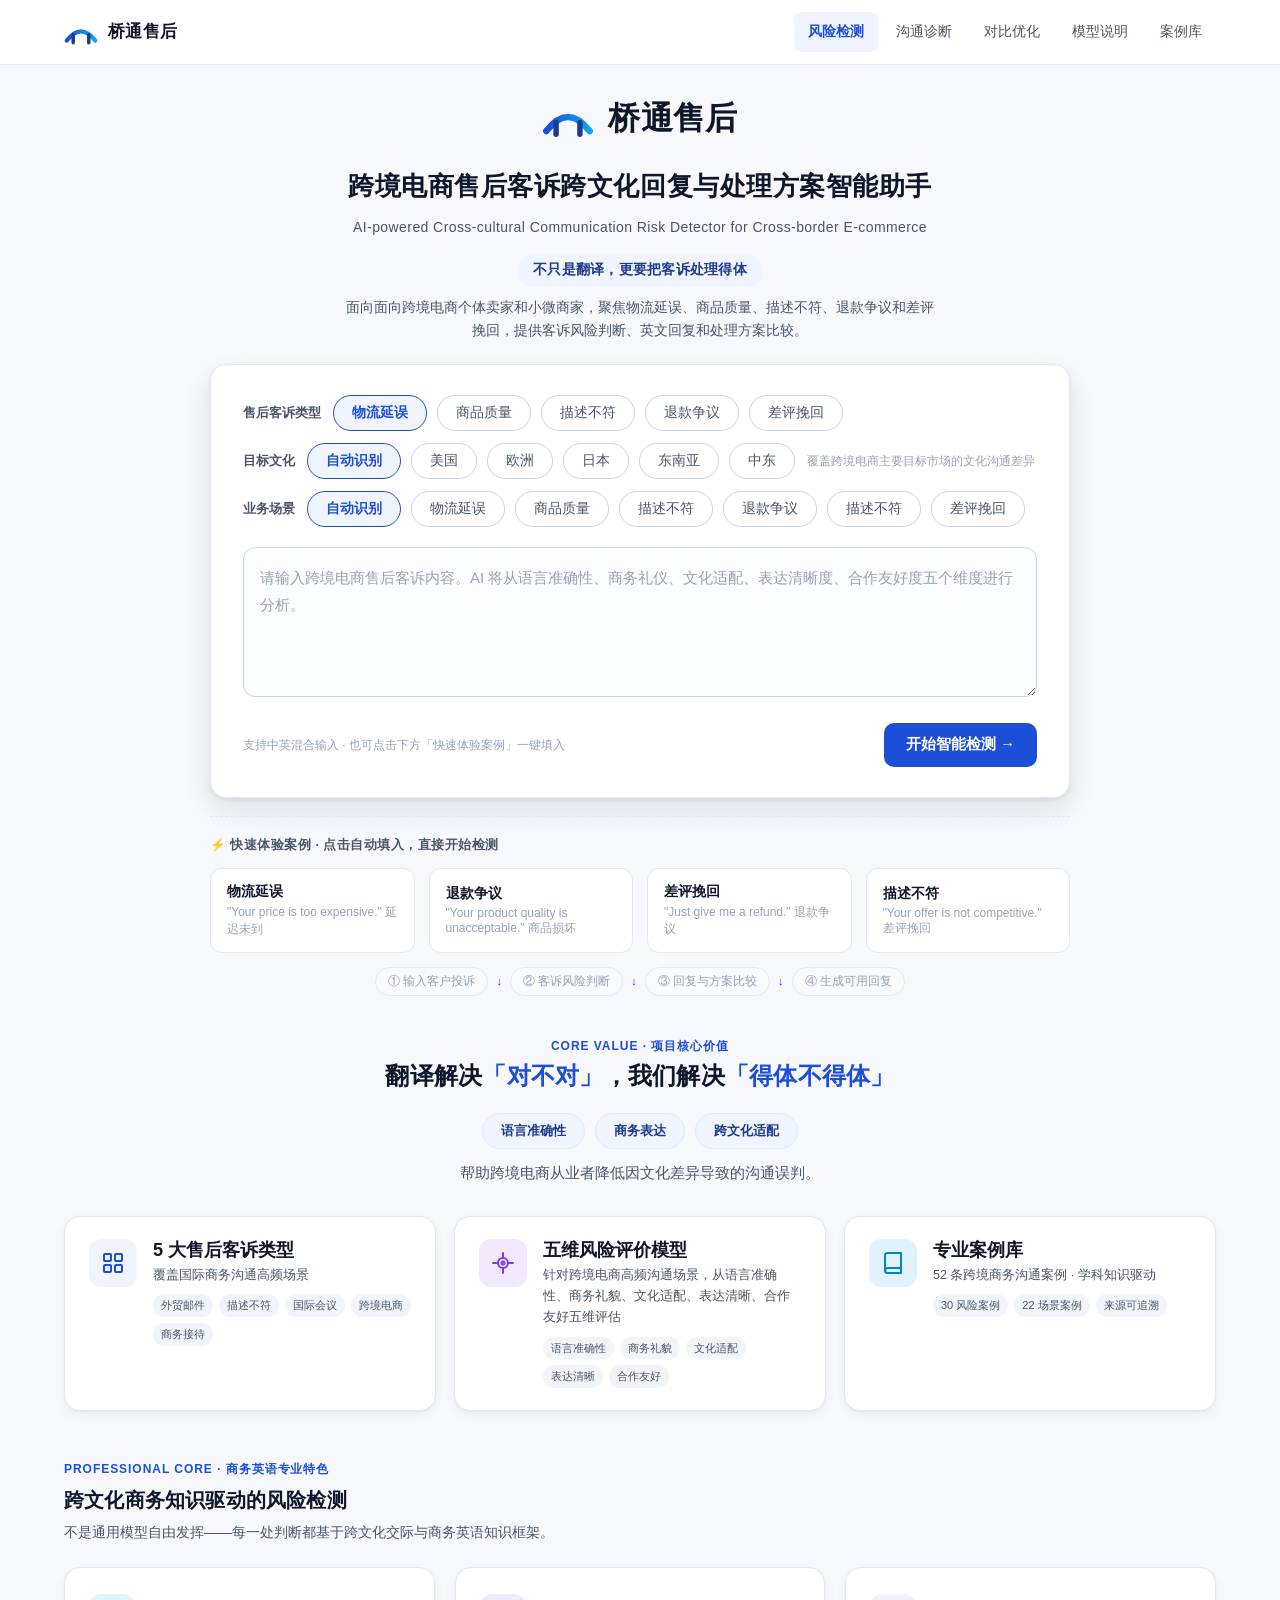
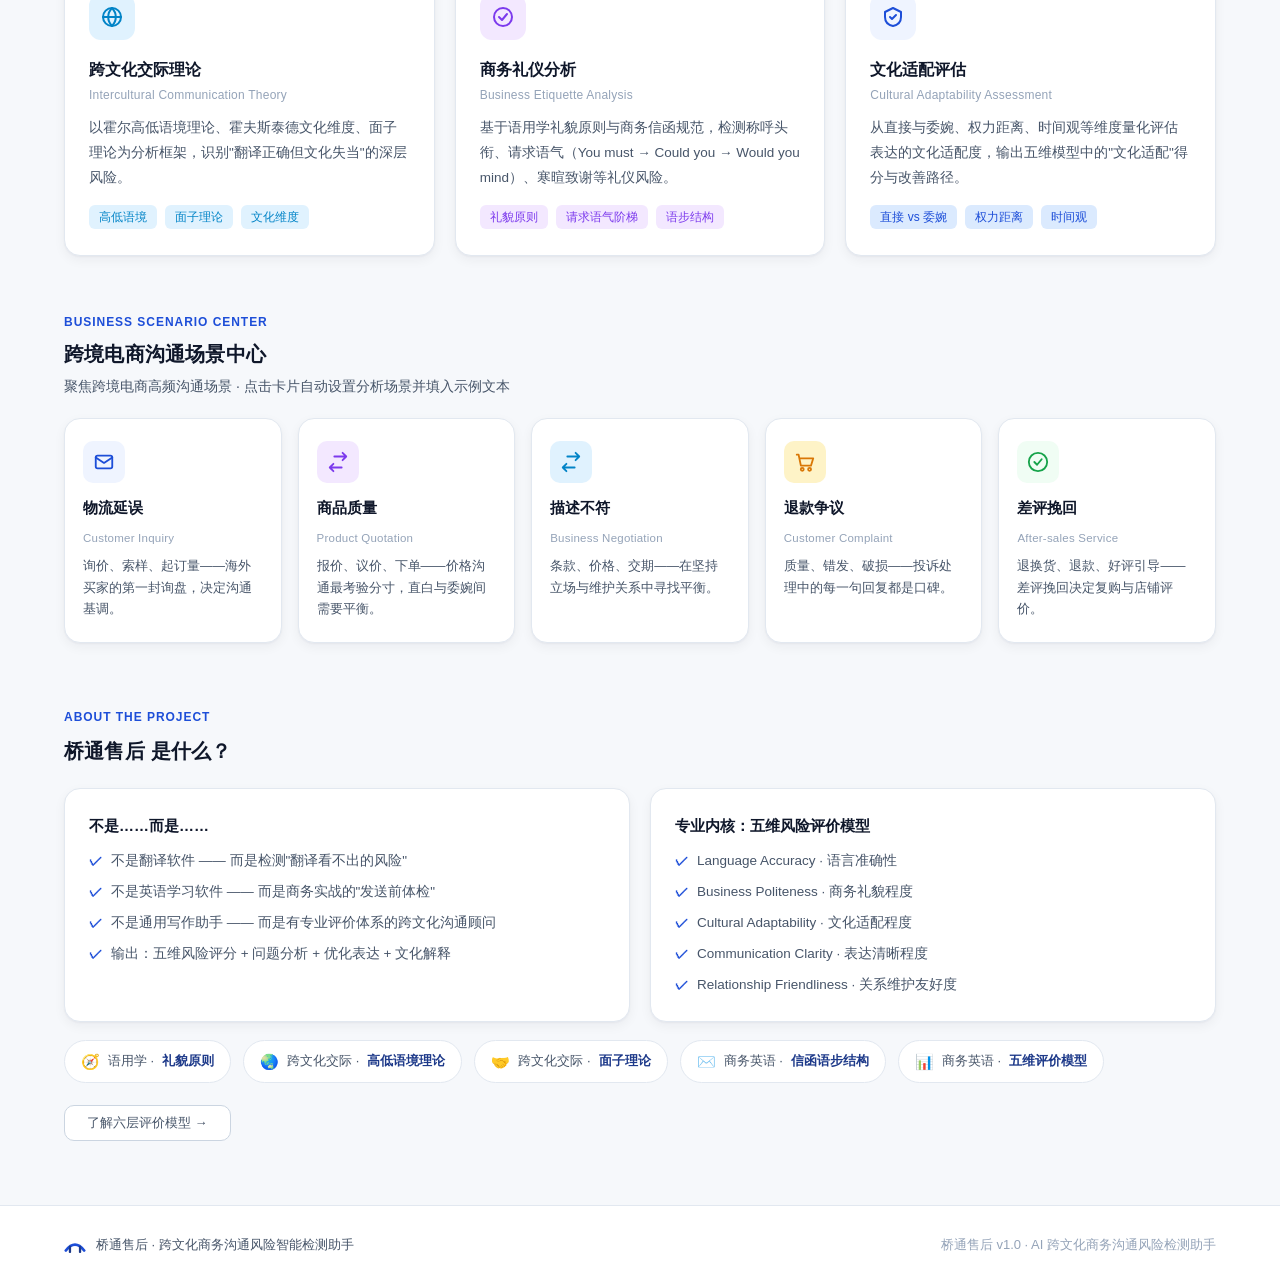
==== commit e479491a: "Focus frontend on after-sales complaints" ====
--- a/frontend/index.html
+++ b/frontend/index.html
@@ -22,7 +22,7 @@
         <line x1="13" y1="20" x2="13" y2="31" stroke="#1E3A8A" stroke-width="5" stroke-linecap="round"/>
         <line x1="35" y1="20" x2="35" y2="31" stroke="#1E3A8A" stroke-width="5" stroke-linecap="round"/>
       </svg>
-      <span class="brand-name">CrossBridge <span>AI</span></span>
+      <span class="brand-name">桥通售后</span>
     </a>
     <button class="nav-toggle" id="navToggle" aria-label="打开菜单"><span></span><span></span><span></span></button>
     <div class="nav-links">
@@ -50,24 +50,24 @@
         <line x1="13" y1="20" x2="13" y2="31" stroke="#1E3A8A" stroke-width="5" stroke-linecap="round"/>
         <line x1="35" y1="20" x2="35" y2="31" stroke="#1E3A8A" stroke-width="5" stroke-linecap="round"/>
       </svg>
-      <span class="hero-brand">CrossBridge <span>AI</span></span>
+      <span class="hero-brand">桥通售后</span>
     </div>
     <h1 class="hero-title">跨境电商售后客诉跨文化回复与处理方案智能助手</h1>
     <p class="hero-en">AI-powered Cross-cultural Communication Risk Detector for Cross-border E-commerce</p>
-    <p class="hero-tagline">不只是翻译，更要识别跨境沟通中的文化风险</p>
-    <p class="hero-sub">面向跨境电商卖家、外贸从业者及国际业务人员，针对询盘、报价、谈判、客户投诉、售后沟通等高频场景，提供跨文化沟通风险检测与表达优化。</p>
+    <p class="hero-tagline">不只是翻译，更要把客诉处理得体</p>
+    <p class="hero-sub">面向面向跨境电商个体卖家和小微商家，聚焦物流延误、商品质量、描述不符、退款争议和差评挽回，提供客诉风险判断、英文回复和处理方案比较。</p>
   </section>
 
   <!-- 核心检测（首页视觉焦点） -->
   <section class="card analyze-card">
     <div class="scene-row">
-      <span class="scene-label">商务场景</span>
+      <span class="scene-label">售后客诉类型</span>
       <div class="pills" id="scenePills">
-        <button class="pill active" data-scene="ecommerce">客户询盘</button>
-        <button class="pill" data-scene="email">产品报价</button>
-        <button class="pill" data-scene="negotiation">商务谈判</button>
-        <button class="pill" data-scene="customer">客户投诉</button>
-        <button class="pill" data-scene="customer">售后沟通</button>
+        <button class="pill active" data-scene="ecommerce">物流延误</button>
+        <button class="pill" data-scene="email">商品质量</button>
+        <button class="pill" data-scene="negotiation">描述不符</button>
+        <button class="pill" data-scene="customer">退款争议</button>
+        <button class="pill" data-scene="customer">差评挽回</button>
       </div>
     </div>
     <div class="scene-row" style="margin-top:12px">
@@ -86,15 +86,15 @@
       <span class="scene-label">业务场景</span>
       <div class="pills" id="bizPills">
         <button class="pill active" data-biz="auto">自动识别</button>
-        <button class="pill" data-biz="inquiry">产品询价</button>
-        <button class="pill" data-biz="quotation">报价回复</button>
-        <button class="pill" data-biz="negotiation">商务谈判</button>
-        <button class="pill" data-biz="complaint">客户投诉</button>
-        <button class="pill" data-biz="contract">合同沟通</button>
-        <button class="pill" data-biz="aftersales">售后服务</button>
-      </div>
-    </div>
-    <textarea class="analyze-textarea" id="analyzeInput" placeholder="请输入国际商务沟通内容。AI 将从语言准确性、商务礼仪、文化适配、表达清晰度、合作友好度五个维度进行分析。"></textarea>
+        <button class="pill" data-biz="inquiry">物流延误</button>
+        <button class="pill" data-biz="quotation">商品质量</button>
+        <button class="pill" data-biz="negotiation">描述不符</button>
+        <button class="pill" data-biz="complaint">退款争议</button>
+        <button class="pill" data-biz="contract">描述不符</button>
+        <button class="pill" data-biz="aftersales">差评挽回</button>
+      </div>
+    </div>
+    <textarea class="analyze-textarea" id="analyzeInput" placeholder="请输入跨境电商售后客诉内容。AI 将从语言准确性、商务礼仪、文化适配、表达清晰度、合作友好度五个维度进行分析。"></textarea>
     <div class="analyze-actions">
       <span class="demo-hint">支持中英混合输入 · 也可点击下方「快速体验案例」一键填入</span>
       <button class="btn btn-primary" id="analyzeBtn">开始智能检测 →</button>
@@ -105,16 +105,16 @@
   <section class="quick-exp" style="max-width:860px;margin:18px auto 0">
     <div class="quick-exp-label">⚡ 快速体验案例 · 点击自动填入，直接开始检测</div>
     <div class="quick-exp-grid" style="grid-template-columns:repeat(4,1fr)">
-      <button class="quick-card" data-demo="price"><b>报价谈判</b><span>"Your price is too expensive." 直接压价</span></button>
-      <button class="quick-card" data-demo="complaint"><b>客户投诉</b><span>"Your product quality is unacceptable." 情绪化投诉</span></button>
-      <button class="quick-card" data-demo="refund"><b>售后沟通</b><span>"Just give me a refund." 直接要求退款</span></button>
-      <button class="quick-card" data-demo="competitive"><b>商务谈判</b><span>"Your offer is not competitive." 直接否定报价</span></button>
+      <button class="quick-card" data-demo="price"><b>物流延误</b><span>"Your price is too expensive." 延迟未到</span></button>
+      <button class="quick-card" data-demo="complaint"><b>退款争议</b><span>"Your product quality is unacceptable." 商品损坏</span></button>
+      <button class="quick-card" data-demo="refund"><b>差评挽回</b><span>"Just give me a refund." 退款争议</span></button>
+      <button class="quick-card" data-demo="competitive"><b>描述不符</b><span>"Your offer is not competitive." 差评挽回</span></button>
     </div>
     <div class="flow-strip" style="margin-top:14px">
-      <span class="f-step">① 输入商务沟通文本</span><span class="f-arr">↓</span>
-      <span class="f-step">② AI 风险检测</span><span class="f-arr">↓</span>
-      <span class="f-step">③ 五维评分分析</span><span class="f-arr">↓</span>
-      <span class="f-step">④ 智能表达优化</span>
+      <span class="f-step">① 输入客户投诉</span><span class="f-arr">↓</span>
+      <span class="f-step">② 客诉风险判断</span><span class="f-arr">↓</span>
+      <span class="f-step">③ 回复与方案比较</span><span class="f-arr">↓</span>
+      <span class="f-step">④ 生成可用回复</span>
     </div>
   </section>
 
@@ -136,10 +136,10 @@
           <svg width="24" height="24" viewBox="0 0 24 24" fill="none" stroke="#1D4ED8" stroke-width="2" stroke-linecap="round" stroke-linejoin="round"><rect x="3" y="3" width="7" height="7" rx="1"/><rect x="14" y="3" width="7" height="7" rx="1"/><rect x="3" y="14" width="7" height="7" rx="1"/><rect x="14" y="14" width="7" height="7" rx="1"/></svg>
         </div>
         <div>
-          <b class="tabular">5 大商务场景</b>
+          <b class="tabular">5 大售后客诉类型</b>
           <div class="cs-sub">覆盖国际商务沟通高频场景</div>
           <div class="cs-tags">
-            <span class="cs-tag">外贸邮件</span><span class="cs-tag">商务谈判</span>
+            <span class="cs-tag">外贸邮件</span><span class="cs-tag">描述不符</span>
             <span class="cs-tag">国际会议</span><span class="cs-tag">跨境电商</span><span class="cs-tag">商务接待</span>
           </div>
         </div>
@@ -231,7 +231,7 @@
         <div class="scene-icon" style="background:#EFF4FF">
           <svg width="22" height="22" viewBox="0 0 24 24" fill="none" stroke="#1D4ED8" stroke-width="2" stroke-linecap="round" stroke-linejoin="round"><rect x="3" y="5" width="18" height="14" rx="2"/><path d="M3 7l9 6 9-6"/></svg>
         </div>
-        <div class="scene-name">客户询盘</div>
+        <div class="scene-name">物流延误</div>
         <div class="scene-en">Customer Inquiry</div>
         <div class="scene-desc">询价、索样、起订量——海外买家的第一封询盘，决定沟通基调。</div>
         <div class="scene-hint">✓ 已选择，自动填入输入框</div>
@@ -240,7 +240,7 @@
         <div class="scene-icon" style="background:#F3E8FF">
           <svg width="22" height="22" viewBox="0 0 24 24" fill="none" stroke="#7C3AED" stroke-width="2" stroke-linecap="round" stroke-linejoin="round"><path d="M17 2l4 4-4 4M21 6H8M7 22l-4-4 4-4M3 18h13"/></svg>
         </div>
-        <div class="scene-name">产品报价</div>
+        <div class="scene-name">商品质量</div>
         <div class="scene-en">Product Quotation</div>
         <div class="scene-desc">报价、议价、下单——价格沟通最考验分寸，直白与委婉间需要平衡。</div>
         <div class="scene-hint">✓ 已选择，自动填入输入框</div>
@@ -249,7 +249,7 @@
         <div class="scene-icon" style="background:#E0F2FE">
           <svg width="22" height="22" viewBox="0 0 24 24" fill="none" stroke="#0284C7" stroke-width="2" stroke-linecap="round" stroke-linejoin="round"><path d="M17 2l4 4-4 4M21 6H8M7 22l-4-4 4-4M3 18h13"/></svg>
         </div>
-        <div class="scene-name">商务谈判</div>
+        <div class="scene-name">描述不符</div>
         <div class="scene-en">Business Negotiation</div>
         <div class="scene-desc">条款、价格、交期——在坚持立场与维护关系中寻找平衡。</div>
         <div class="scene-hint">✓ 已选择，自动填入输入框</div>
@@ -258,7 +258,7 @@
         <div class="scene-icon" style="background:#FEF3C7">
           <svg width="22" height="22" viewBox="0 0 24 24" fill="none" stroke="#D97706" stroke-width="2" stroke-linecap="round" stroke-linejoin="round"><circle cx="9" cy="20" r="1.6"/><circle cx="17" cy="20" r="1.6"/><path d="M3 4h2l2.5 12h11L21 8H6"/></svg>
         </div>
-        <div class="scene-name">客户投诉</div>
+        <div class="scene-name">退款争议</div>
         <div class="scene-en">Customer Complaint</div>
         <div class="scene-desc">质量、错发、破损——投诉处理中的每一句回复都是口碑。</div>
         <div class="scene-hint">✓ 已选择，自动填入输入框</div>
@@ -267,9 +267,9 @@
         <div class="scene-icon" style="background:#F0FDF4">
           <svg width="22" height="22" viewBox="0 0 24 24" fill="none" stroke="#16A34A" stroke-width="2" stroke-linecap="round" stroke-linejoin="round"><path d="M12 2a10 10 0 100 20 10 10 0 000-20z"/><path d="M8 12l3 3 5-6"/></svg>
         </div>
-        <div class="scene-name">售后沟通</div>
+        <div class="scene-name">差评挽回</div>
         <div class="scene-en">After-sales Service</div>
-        <div class="scene-desc">退换货、退款、好评引导——售后沟通决定复购与店铺评价。</div>
+        <div class="scene-desc">退换货、退款、好评引导——差评挽回决定复购与店铺评价。</div>
         <div class="scene-hint">✓ 已选择，自动填入输入框</div>
       </div>
     </div>
@@ -344,3 +344,4 @@
 </body>
 </html>
 
+
--- a/frontend/assets/css/style.css
+++ b/frontend/assets/css/style.css
@@ -1,5 +1,5 @@
 /* ============================================================
-   CrossBridge AI · 共享视觉规范（静态原型）
+   桥通售后 · 共享视觉规范（静态原型）
    设计令牌与组件样式 —— 与 docs/01_产品原型与UI设计方案.md 对应
    ============================================================ */
 
@@ -908,3 +908,4 @@
   .quick-card b { font-size: 12.5px; }
   .quick-card span { font-size: 10.5px; }
 }
+
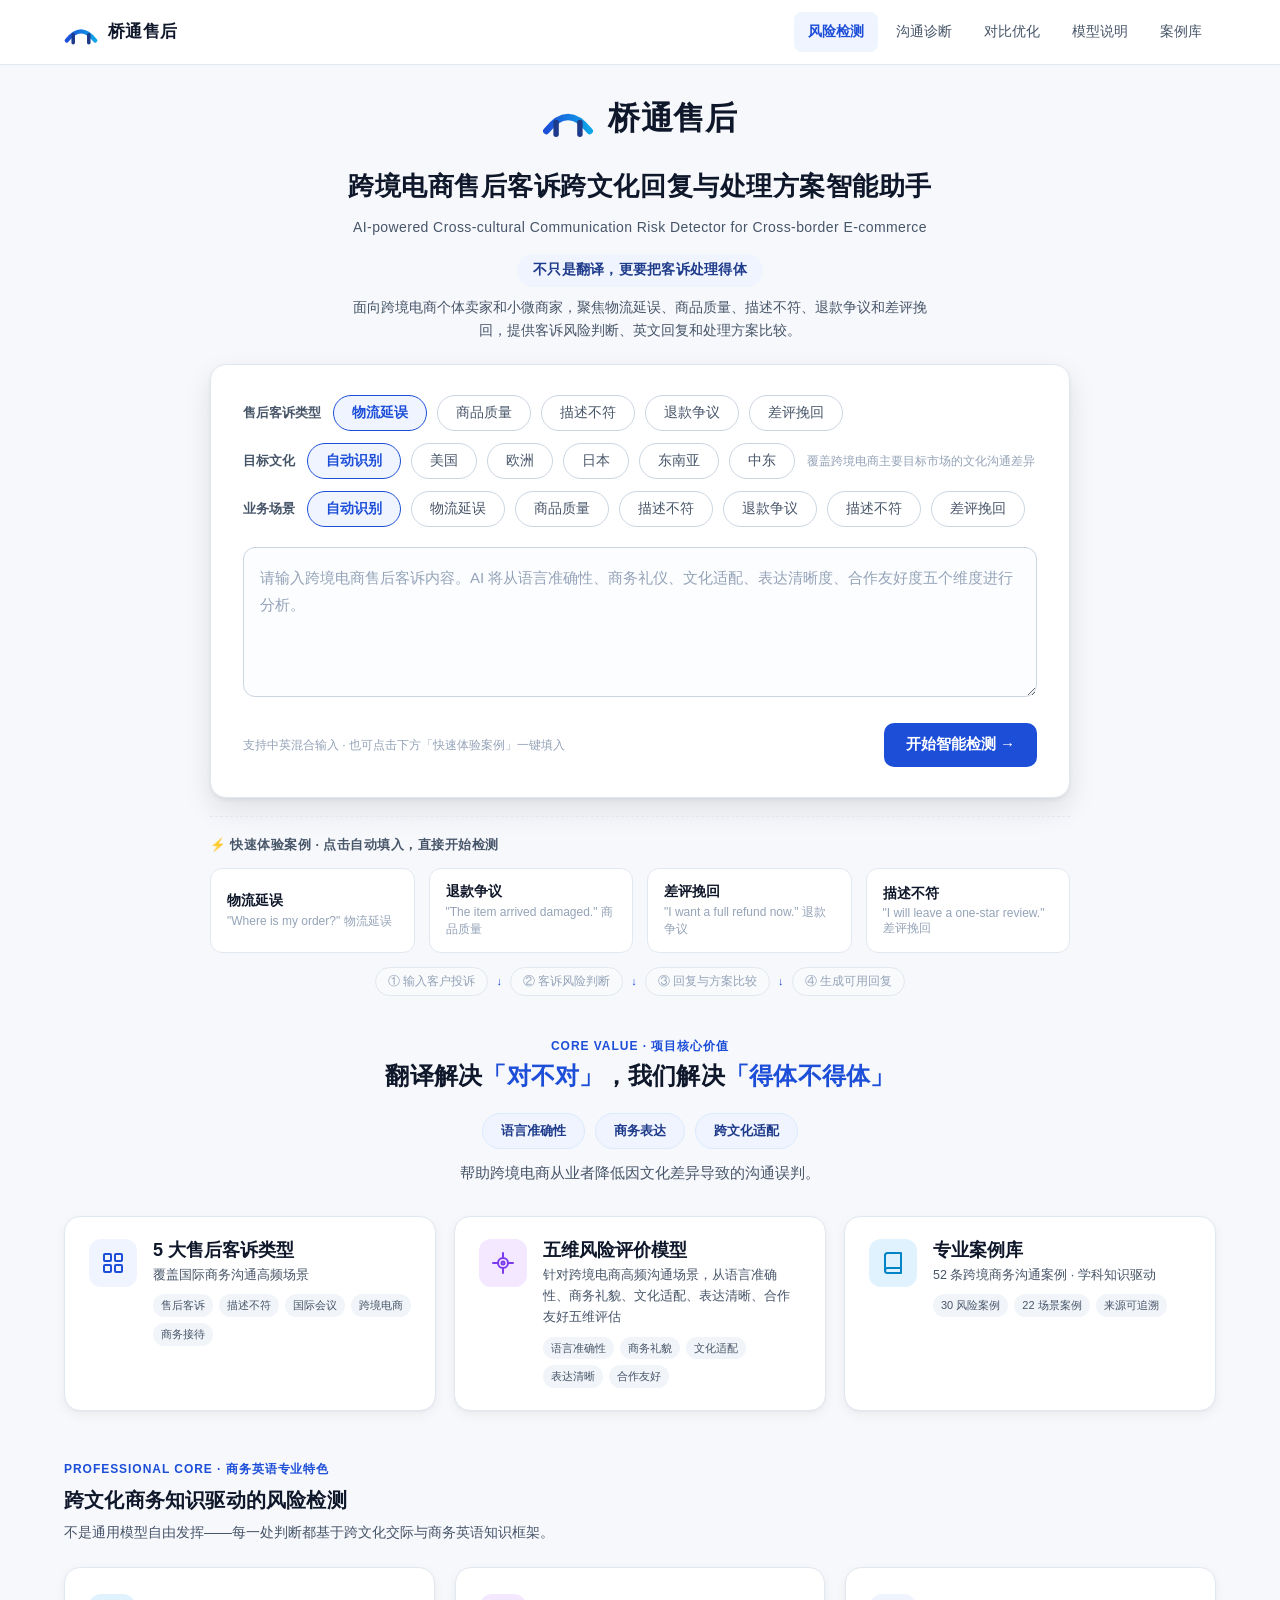
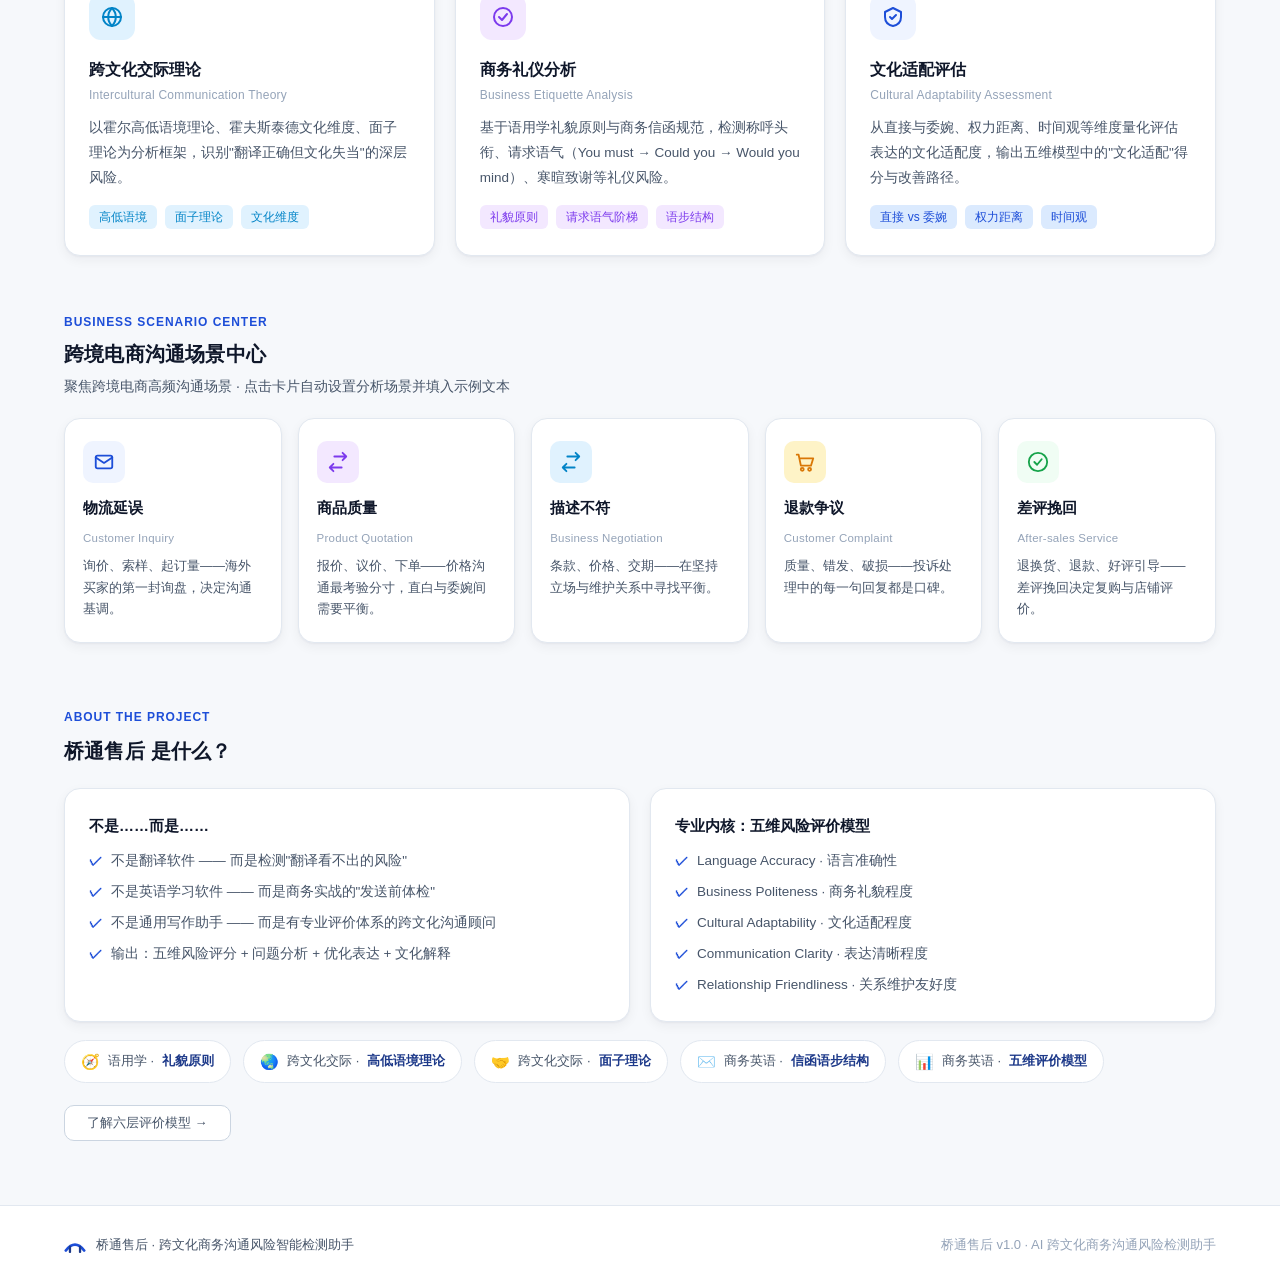
==== commit cf010b1c: "Polish after-sales copy and demo examples" ====
--- a/frontend/index.html
+++ b/frontend/index.html
@@ -55,7 +55,7 @@
     <h1 class="hero-title">跨境电商售后客诉跨文化回复与处理方案智能助手</h1>
     <p class="hero-en">AI-powered Cross-cultural Communication Risk Detector for Cross-border E-commerce</p>
     <p class="hero-tagline">不只是翻译，更要把客诉处理得体</p>
-    <p class="hero-sub">面向面向跨境电商个体卖家和小微商家，聚焦物流延误、商品质量、描述不符、退款争议和差评挽回，提供客诉风险判断、英文回复和处理方案比较。</p>
+    <p class="hero-sub">面向跨境电商个体卖家和小微商家，聚焦物流延误、商品质量、描述不符、退款争议和差评挽回，提供客诉风险判断、英文回复和处理方案比较。</p>
   </section>
 
   <!-- 核心检测（首页视觉焦点） -->
@@ -105,10 +105,10 @@
   <section class="quick-exp" style="max-width:860px;margin:18px auto 0">
     <div class="quick-exp-label">⚡ 快速体验案例 · 点击自动填入，直接开始检测</div>
     <div class="quick-exp-grid" style="grid-template-columns:repeat(4,1fr)">
-      <button class="quick-card" data-demo="price"><b>物流延误</b><span>"Your price is too expensive." 延迟未到</span></button>
-      <button class="quick-card" data-demo="complaint"><b>退款争议</b><span>"Your product quality is unacceptable." 商品损坏</span></button>
-      <button class="quick-card" data-demo="refund"><b>差评挽回</b><span>"Just give me a refund." 退款争议</span></button>
-      <button class="quick-card" data-demo="competitive"><b>描述不符</b><span>"Your offer is not competitive." 差评挽回</span></button>
+      <button class="quick-card" data-demo="price"><b>物流延误</b><span>"Where is my order?" 物流延误</span></button>
+      <button class="quick-card" data-demo="complaint"><b>退款争议</b><span>"The item arrived damaged." 商品质量</span></button>
+      <button class="quick-card" data-demo="refund"><b>差评挽回</b><span>"I want a full refund now." 退款争议</span></button>
+      <button class="quick-card" data-demo="competitive"><b>描述不符</b><span>"I will leave a one-star review." 差评挽回</span></button>
     </div>
     <div class="flow-strip" style="margin-top:14px">
       <span class="f-step">① 输入客户投诉</span><span class="f-arr">↓</span>
@@ -139,7 +139,7 @@
           <b class="tabular">5 大售后客诉类型</b>
           <div class="cs-sub">覆盖国际商务沟通高频场景</div>
           <div class="cs-tags">
-            <span class="cs-tag">外贸邮件</span><span class="cs-tag">描述不符</span>
+            <span class="cs-tag">售后客诉</span><span class="cs-tag">描述不符</span>
             <span class="cs-tag">国际会议</span><span class="cs-tag">跨境电商</span><span class="cs-tag">商务接待</span>
           </div>
         </div>
@@ -345,3 +345,4 @@
 </html>
 
 
+
